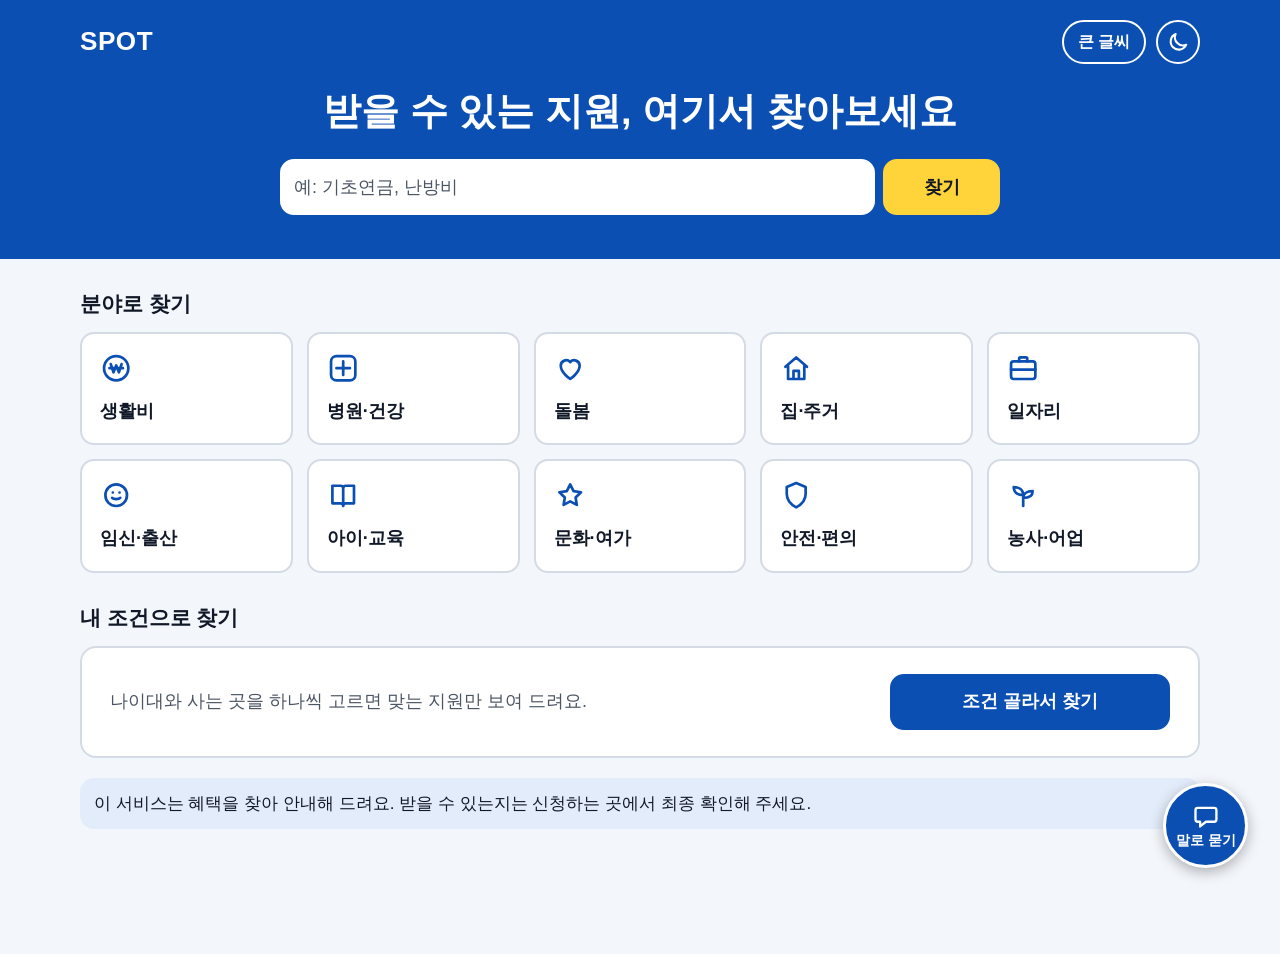
==== web/index.html @ 33689ee0 "화면 설정을 시작 화면 위쪽으로 이동, 또렷한 화면 버튼을 달 모양 그림으로 변경" ====
<!DOCTYPE html>
<html lang="ko">
<head>
  <meta charset="UTF-8">
  <meta name="viewport" content="width=device-width, initial-scale=1">
  <title>SPOT - 나에게 맞는 정부 지원 찾기</title>
  <meta name="description" content="받을 수 있는 정부·지자체 지원을 이름, 분야, 내 조건으로 찾아보세요. 말로 물어볼 수도 있어요.">
  <link rel="manifest" href="manifest.webmanifest">
  <meta name="theme-color" content="#0b4fb3">
  <link rel="icon" type="image/png" sizes="32x32" href="icons/favicon-32.png">
  <link rel="apple-touch-icon" href="icons/apple-touch-icon.png">
  <link rel="stylesheet" href="css/style.css">
  <script src="js/settings.js"></script>
</head>
<body>
  <div class="page has-fab home">
    <header class="hero">
      <div class="hero-top">
        <p class="brand">SPOT</p>
        <!-- 화면 설정: 큰 글씨, 또렷한 화면(어두운 바탕에 밝은 글씨) -->
        <div class="hero-toggles">
          <button type="button" class="hero-pill" data-setting="big">큰 글씨<span class="state sr-only">꺼짐</span></button>
          <button type="button" class="hero-pill icon" data-setting="contrast" aria-label="또렷한 화면" title="또렷한 화면">
            <svg aria-hidden="true" viewBox="0 0 24 24"><path d="M20 14.5A8 8 0 0 1 9.5 4a8 8 0 1 0 10.5 10.5z"/></svg>
            <span class="state sr-only">꺼짐</span>
          </button>
        </div>
      </div>
      <h1>받을 수 있는 지원,<br> 여기서 찾아보세요</h1>
      <form class="search-form" id="search-form">
        <input type="search" id="q" maxlength="50" placeholder="예: 기초연금, 난방비" aria-label="이름이나 낱말로 찾기" autocomplete="off" enterkeyhint="search">
        <button type="submit" class="btn">찾기</button>
      </form>
    </header>

    <main>
      <h2 class="home-title">분야로 찾기</h2>
      <!-- 분야 값과 이름은 data/options.json 의 category 와 같게 둔다 -->
      <div class="row tiles">
        <a class="btn tile" href="search.html?result=1&amp;category=%EC%83%9D%ED%99%9C%EC%95%88%EC%A0%95"><svg aria-hidden="true" viewBox="0 0 24 24"><circle cx="12" cy="12" r="9"/><path d="M8 9l2 6 2-5 2 5 2-6M7 12h10"/></svg>생활비</a>
        <a class="btn tile" href="search.html?result=1&amp;category=%EB%B3%B4%EA%B1%B4%C2%B7%EC%9D%98%EB%A3%8C"><svg aria-hidden="true" viewBox="0 0 24 24"><rect x="3" y="3" width="18" height="18" rx="4"/><path d="M12 7v10M7 12h10"/></svg>병원·건강</a>
        <a class="btn tile" href="search.html?result=1&amp;category=%EB%B3%B4%ED%98%B8%C2%B7%EB%8F%8C%EB%B4%84"><svg aria-hidden="true" viewBox="0 0 24 24"><path d="M12 20s-7-4.6-7-10a4 4 0 0 1 7-2.5A4 4 0 0 1 19 10c0 5.4-7 10-7 10z"/></svg>돌봄</a>
        <a class="btn tile" href="search.html?result=1&amp;category=%EC%A3%BC%EA%B1%B0%C2%B7%EC%9E%90%EB%A6%BD"><svg aria-hidden="true" viewBox="0 0 24 24"><path d="M4 11l8-7 8 7M6 10v10h12V10M10 20v-6h4v6"/></svg>집·주거</a>
        <a class="btn tile" href="search.html?result=1&amp;category=%EA%B3%A0%EC%9A%A9%C2%B7%EC%B0%BD%EC%97%85"><svg aria-hidden="true" viewBox="0 0 24 24"><rect x="3" y="7" width="18" height="13" rx="2"/><path d="M9 7V5a1 1 0 0 1 1-1h4a1 1 0 0 1 1 1v2M3 13h18"/></svg>일자리</a>
        <a class="btn tile" href="search.html?result=1&amp;category=%EC%9E%84%EC%8B%A0%C2%B7%EC%B6%9C%EC%82%B0"><svg aria-hidden="true" viewBox="0 0 24 24"><circle cx="12" cy="12" r="8"/><path d="M9 14c1 1.2 5 1.2 6 0M9.5 10h.01M14.5 10h.01"/></svg>임신·출산</a>
        <a class="btn tile" href="search.html?result=1&amp;category=%EB%B3%B4%EC%9C%A1%C2%B7%EA%B5%90%EC%9C%A1"><svg aria-hidden="true" viewBox="0 0 24 24"><path d="M4 5h6a2 2 0 0 1 2 2v13a2 2 0 0 0-2-2H4zM20 5h-6a2 2 0 0 0-2 2v13a2 2 0 0 1 2-2h6z"/></svg>아이·교육</a>
        <a class="btn tile" href="search.html?result=1&amp;category=%EB%AC%B8%ED%99%94%C2%B7%ED%99%98%EA%B2%BD"><svg aria-hidden="true" viewBox="0 0 24 24"><path d="M12 4l2.5 5 5.5.8-4 3.9.9 5.5-4.9-2.6-4.9 2.6.9-5.5-4-3.9 5.5-.8z"/></svg>문화·여가</a>
        <a class="btn tile" href="search.html?result=1&amp;category=%ED%96%89%EC%A0%95%C2%B7%EC%95%88%EC%A0%84"><svg aria-hidden="true" viewBox="0 0 24 24"><path d="M12 3l7 3v5c0 5-3 8-7 10-4-2-7-5-7-10V6z"/></svg>안전·편의</a>
        <a class="btn tile" href="search.html?result=1&amp;category=%EB%86%8D%EB%A6%BC%EC%B6%95%EC%82%B0%EC%96%B4%EC%97%85"><svg aria-hidden="true" viewBox="0 0 24 24"><path d="M12 20v-8M12 12c0-4-3-6-7-6 0 4 3 6 7 6zM12 14c0-3 2.5-5 7-5 0 3.5-2.5 5-7 5z"/></svg>농사·어업</a>
      </div>

      <h2 class="home-title">내 조건으로 찾기</h2>
      <div class="panel">
        <p>나이대와 사는 곳을 하나씩 고르면 맞는 지원만 보여 드려요.</p>
        <a class="btn btn-primary" href="search.html">조건 골라서 찾기</a>
      </div>
    </main>

    <p class="notice">이 서비스는 혜택을 찾아 안내해 드려요. 받을 수 있는지는 신청하는 곳에서 최종 확인해 주세요.</p>
  </div>

  <a class="chat-fab" href="chat.html" aria-label="말로 물어보기"><svg class="fab-icon" aria-hidden="true" viewBox="0 0 24 24"><path d="M5 5h14a2 2 0 0 1 2 2v8a2 2 0 0 1-2 2h-7l-5 4v-4H5a2 2 0 0 1-2-2V7a2 2 0 0 1 2-2z"/></svg>말로 묻기</a>

  <script src="js/home.js"></script>
  <script src="js/fab.js"></script>
</body>
</html>
---- web/css/style.css ----
/* SPOT 공통 스타일 — 모바일 우선, 큰 글씨, 큰 버튼 */

:root {
  --bg: #f3f6fb;
  --surface: #ffffff;
  --text: #111827;
  --muted: #4b5563;
  --line: #d5dbe5;
  --primary: #0b4fb3;
  --primary-text: #ffffff;
  --soft: #e3ecfa;
  --hero-btn-bg: #ffd43b;     /* 파란 띠 위의 찾기 버튼 */
  --hero-btn-text: #111827;
  --warn-bg: #fff3d6;
  --warn-text: #5c3b00;
  --radius: 14px;
  font-size: 18px;            /* 기본 글자 크기. 다른 크기는 모두 rem 으로 잡는다 */
}

* { box-sizing: border-box; }

html { -webkit-text-size-adjust: 100%; }

body {
  margin: 0;
  background: var(--bg);
  color: var(--text);
  font-family: "Pretendard", "Apple SD Gothic Neo", "Malgun Gothic", "Noto Sans KR", sans-serif;
  line-height: 1.6;
  word-break: keep-all;       /* 낱말 중간에서 줄이 바뀌지 않게 */
  overflow-wrap: anywhere;    /* 긴 주소·영문은 화면 밖으로 나가지 않게 */
}

.page {
  max-width: 640px;
  margin: 0 auto;
  padding: 12px 16px 32px;
}

/* ---------- 위쪽 이동 버튼 (모든 화면 같은 자리) ---------- */

.topbar {
  display: flex;
  gap: 8px;
  margin-bottom: 16px;
}

.topbar .btn { flex: 1; }

/* ---------- 버튼 ---------- */

.btn {
  display: flex;
  align-items: center;
  justify-content: center;
  width: 100%;
  min-height: 56px;
  padding: 10px 16px;
  border: 2px solid var(--line);
  border-radius: var(--radius);
  background: var(--surface);
  color: var(--text);
  font: inherit;
  font-weight: 600;
  text-align: center;
  text-decoration: none;
  cursor: pointer;
}

.btn:active { background: var(--soft); }
.btn:focus-visible, a:focus-visible { outline: 3px solid var(--primary); outline-offset: 2px; }
.btn[disabled] { color: var(--muted); background: #eceff3; cursor: default; }

.btn-primary { background: var(--primary); border-color: var(--primary); color: var(--primary-text); }
.btn-primary:active { background: #083b86; }
.btn-quiet { min-height: 48px; font-weight: 500; }
.btn-big { min-height: 96px; font-size: 1.3rem; }

.stack { display: grid; gap: 10px; }
.row { display: grid; grid-template-columns: 1fr 1fr; gap: 10px; }

/* ---------- 글 ---------- */

h1 { font-size: 1.5rem; line-height: 1.35; margin: 4px 0 8px; }
h2 { font-size: 1.15rem; margin: 0 0 6px; }
p { margin: 0 0 10px; }

.lead { color: var(--muted); margin-bottom: 16px; }
.muted { color: var(--muted); font-size: 0.9rem; }
.step-count { color: var(--primary); font-weight: 700; margin: 0; }
.status { padding: 20px 4px; text-align: center; font-weight: 600; }
.notice {
  margin-top: 20px;
  padding: 12px 14px;
  border-radius: var(--radius);
  background: var(--soft);
  font-size: 0.95rem;
}

/* ---------- 시작 화면, 검색창 ---------- */

/* 선으로 그린 그림 (분야 버튼, 말로 묻기 버튼) */
.tile svg, .fab-icon {
  flex: none;
  width: 1.55rem;
  height: 1.55rem;
  fill: none;
  stroke: currentColor;
  stroke-width: 2;
  stroke-linecap: round;
  stroke-linejoin: round;
}

/* 시작 화면 위쪽의 파란 띠: 이름, 큰 제목, 검색창 */
.page.home { padding-top: 0; }
.hero {
  display: grid;
  gap: 14px;
  margin: 0 -16px;
  padding: 18px 16px 26px;
  border-radius: 0 0 24px 24px;
  background: var(--primary);
  color: var(--primary-text);
}
.hero-top { display: flex; align-items: center; justify-content: space-between; }
.brand { margin: 0; font-size: 1.45rem; font-weight: 800; letter-spacing: 0.02em; }
.hero h1 { margin: 0; font-size: 1.45rem; font-weight: 800; }
/* 파란 띠 위의 알약 모양 버튼 */
.hero-pill {
  display: flex;
  align-items: center;
  gap: 6px;
  min-height: 44px;
  padding: 0 14px;
  border: 2px solid var(--primary-text);
  border-radius: 999px;
  background: transparent;
  color: var(--primary-text);
  font: inherit;
  font-size: 0.9rem;
  font-weight: 700;
  text-decoration: none;
  cursor: pointer;
}
.hero-pill[aria-pressed="true"] { background: var(--primary-text); color: var(--primary); }
/* 아래쪽의 "또렷한 화면 링크 색" 규칙보다 우선하게 :not(.btn) 을 붙인다 */
html[data-contrast="1"] a.hero-pill:not(.btn) { color: var(--primary-text); }
.hero-toggles { display: flex; gap: 8px; }
/* 그림만 있는 둥근 버튼 (또렷한 화면). 이름은 aria-label 로 읽어 준다 */
.hero-pill.icon { justify-content: center; width: 44px; padding: 0; }
.hero-pill.icon svg { width: 1.35rem; height: 1.35rem; fill: none; stroke: currentColor; stroke-width: 2; stroke-linecap: round; stroke-linejoin: round; }
.hero-pill.icon[aria-pressed="true"] svg { fill: currentColor; }
.hero .search-form input { border-color: var(--surface); }
.hero .search-form .btn { border-color: var(--hero-btn-bg); background: var(--hero-btn-bg); color: var(--hero-btn-text); font-weight: 800; }

.home-title { margin-top: 28px; margin-bottom: 12px; font-size: 1.15rem; font-weight: 800; }

/* 분야 버튼: 그림 + 이름 */
.tile { justify-content: flex-start; gap: 10px; min-height: 68px; padding: 10px 14px; text-align: left; }
.tile svg { color: var(--primary); }

/* 흰 상자 (내 조건으로 찾기) */
.panel {
  display: grid;
  gap: 14px;
  padding: 18px;
  border: 2px solid var(--line);
  border-radius: 16px;
  background: var(--surface);
}
.panel p { margin: 0; color: var(--muted); }

.search-form {
  display: grid;
  grid-template-columns: 1fr auto;   /* 검색창 옆에 찾기 버튼 */
  gap: 8px;
}
.search-form .btn { width: auto; min-width: 4.6rem; }

.search-form input, .field select {
  width: 100%;
  min-width: 0;
  min-height: 56px;
  padding: 10px 12px;
  border: 2px solid var(--line);
  border-radius: var(--radius);
  background: var(--surface);
  color: var(--text);
  font: inherit;
}
.search-form input:focus, .field select:focus { outline: 3px solid var(--primary); outline-offset: 1px; }
.search-form input::placeholder { color: var(--muted); }

/* 결과 위의 검색창 + 분야 고르기 */
.filter-box { display: grid; gap: 10px; margin: 8px 0 12px; }
.field { display: grid; grid-template-columns: auto 1fr; align-items: center; gap: 10px; }
.field-name { font-weight: 700; }
.filter-box ~ .chosen { margin-bottom: 8px; }
.filter-box ~ .btn { margin-bottom: 14px; }
.results > .btn-primary { margin-top: 12px; }

/* 표시(체크) 상자 + 글: 누르기 쉽게 줄 전체를 크게 잡는다 */
.check { display: flex; align-items: center; gap: 10px; min-height: 48px; cursor: pointer; }
.check input { flex: none; width: 1.5rem; height: 1.5rem; accent-color: var(--primary); }

/* 분야를 모두 늘어놓은 목록 (컴퓨터 화면에서만 보인다. 휴대폰은 위의 펼침 목록) */
.cat-list { display: none; gap: 2px; }
.cat-list .field-name { margin: 0 0 6px; }
.cat { min-height: 46px; justify-content: flex-start; border-color: transparent; background: transparent; font-weight: 500; text-align: left; }
.cat.on { border-color: var(--primary); background: var(--primary); color: var(--primary-text); font-weight: 700; }

/* 채팅 창 안에 들어간 채팅 화면 (컴퓨터) */
.embed .topbar { display: none; }

/* ---------- 컴퓨터 화면에서 뜨는 채팅 창 ---------- */

.chat-panel {
  position: fixed;
  right: 24px;
  bottom: 24px;
  z-index: 6;
  display: flex;
  flex-direction: column;
  width: 400px;
  height: min(640px, calc(100vh - 48px));
  overflow: hidden;
  border: 2px solid var(--line);
  border-radius: 18px;
  background: var(--bg);
  box-shadow: 0 12px 36px rgba(17, 24, 39, 0.32);
}
.chat-panel-head {
  display: flex;
  align-items: center;
  justify-content: space-between;
  padding: 10px 14px;
  background: var(--primary);
  color: var(--primary-text);
  font-weight: 800;
}
.chat-panel iframe { flex: 1; width: 100%; border: 0; }

/* ---------- 말로 물어보기 버튼 (모든 화면 오른쪽 아래에 떠 있다) ---------- */

.chat-fab {
  position: fixed;
  right: 16px;
  bottom: 16px;
  bottom: calc(16px + env(safe-area-inset-bottom));
  z-index: 5;
  display: flex;
  flex-direction: column;            /* 그림 아래에 글자 (그림만 있는 버튼은 쓰지 않는다) */
  align-items: center;
  justify-content: center;
  gap: 2px;
  width: 4.7rem;
  height: 4.7rem;
  border: 3px solid var(--primary-text);
  border-radius: 50%;
  background: var(--primary);
  color: var(--primary-text);
  font-size: 0.8rem;
  font-weight: 700;
  line-height: 1.2;
  text-decoration: none;
  box-shadow: 0 4px 14px rgba(0, 0, 0, 0.3);
}
.chat-fab:active { background: #083b86; }
/* 아래쪽의 "또렷한 화면 링크 색" 규칙보다 우선하게 :not(.btn) 을 붙인다 */
html[data-contrast="1"] a.chat-fab:not(.btn) { color: #000000; border-color: #000000; box-shadow: 0 0 0 3px #ffffff; }
html[data-contrast="1"] .chat-fab:active { background: #ccb800; }

/* 떠 있는 버튼이 맨 아래 글을 가리지 않게 자리를 비워 둔다 */
.page.has-fab { padding-bottom: 6.4rem; }

/* ---------- 선택지 ---------- */

/* 시·군·구처럼 많은 선택지는 스크롤 목록으로 */
.options-scroll {
  max-height: 58vh;
  overflow-y: auto;
  padding: 2px;
  border: 2px solid var(--line);
  border-radius: var(--radius);
  background: var(--surface);
}

.options-scroll .btn { border-width: 0 0 1px; border-radius: 0; justify-content: flex-start; text-align: left; }
.options-scroll .btn:last-child { border-bottom: 0; }

.chosen { display: flex; flex-wrap: wrap; gap: 6px; margin: 0 0 12px; padding: 0; list-style: none; }
.chosen li { padding: 4px 10px; border-radius: 999px; background: var(--soft); font-size: 0.9rem; font-weight: 600; }

/* ---------- 정책 카드 ---------- */

.card {
  padding: 16px;
  border: 1px solid var(--line);
  border-radius: var(--radius);
  background: var(--surface);
}

.card h2 { font-size: 1.2rem; line-height: 1.4; }
.card .agency { color: var(--muted); margin-bottom: 8px; }
.card .actions { margin-top: 12px; }
.card .foot { margin: 10px 0 0; }

.badge {
  display: inline-block;
  margin-bottom: 8px;
  padding: 3px 10px;
  border-radius: 999px;
  background: var(--warn-bg);
  color: var(--warn-text);
  font-size: 0.9rem;
  font-weight: 700;
}

/* ---------- 정책 상세 ---------- */

.section { margin-top: 12px; }
.section .body { white-space: pre-line; margin: 0; }
.section .body.clamped {
  display: -webkit-box;
  -webkit-box-orient: vertical;
  -webkit-line-clamp: 8;
  overflow: hidden;
}
.section .btn { margin-top: 10px; }

.contact-list { display: grid; gap: 8px; margin: 0; padding: 0; list-style: none; }
.contact-list .who { display: block; margin-bottom: 4px; }

[hidden] { display: none !important; }

/* ---------- 화면 설정: 큰 글씨, 또렷한 화면(고대비) ---------- */

html[data-big="1"] { font-size: 24px; }

html[data-contrast="1"] {
  --bg: #000000;
  --surface: #000000;
  --text: #ffffff;
  --muted: #f0f0f0;
  --line: #ffffff;
  --primary: #ffe600;
  --primary-text: #000000;
  --soft: #1f1f1f;
  --hero-btn-bg: #000000;
  --hero-btn-text: #ffffff;
  --warn-bg: #ffe600;
  --warn-text: #000000;
}
html[data-contrast="1"] .btn:active { background: #333333; }
html[data-contrast="1"] .btn-primary:active { background: #ccb800; }
html[data-contrast="1"] .btn[disabled] { background: #000000; color: #bdbdbd; }
html[data-contrast="1"] a:not(.btn) { color: #ffe600; }

.toggle { flex-direction: column; gap: 2px; }
.toggle .state { font-size: 0.85rem; font-weight: 500; color: var(--muted); }
.toggle[aria-pressed="true"] { border-color: var(--primary); border-width: 3px; }
.toggle[aria-pressed="true"] .state { color: var(--primary); font-weight: 700; }

/* ---------- 채팅 ---------- */

.chat-log { display: flex; flex-direction: column; gap: 10px; padding-bottom: 12px; }

.bubble {
  max-width: 88%;
  padding: 12px 14px;
  border-radius: var(--radius);
  border: 1px solid var(--line);
  background: var(--surface);
  white-space: pre-line;
}
.bubble.bot { align-self: flex-start; border-bottom-left-radius: 4px; }
.bubble.user { align-self: flex-end; border-color: var(--primary); background: var(--primary); color: var(--primary-text); border-bottom-right-radius: 4px; }
.bubble.waiting { color: var(--muted); font-weight: 600; }

.picker { padding: 12px; border: 2px solid var(--primary); border-radius: var(--radius); background: var(--surface); }
.picker-title { font-weight: 700; margin-bottom: 8px; }
.picker .btn-quiet { margin-top: 10px; }
.picker .options-scroll { max-height: 46vh; }

.example { justify-content: flex-start; text-align: left; }
.results, .result-actions { width: 100%; }
.result-actions { margin-top: 4px; }

/* 입력창은 화면 아래에 붙어 있다 */
.chat-form {
  position: sticky;
  bottom: 0;
  display: grid;
  grid-template-columns: 1fr auto;   /* 입력창 옆에 보내기 버튼 (화면을 덜 가리게) */
  align-items: stretch;
  gap: 8px;
  margin: 0 -16px;
  padding: 10px 16px 14px;
  border-top: 2px solid var(--line);
  background: var(--bg);
}
.chat-form textarea {
  width: 100%;
  min-height: 64px;
  padding: 10px 12px;
  border: 2px solid var(--line);
  border-radius: var(--radius);
  background: var(--surface);
  color: var(--text);
  font: inherit;
  resize: none;
}
.chat-form textarea:focus { outline: 3px solid var(--primary); outline-offset: 1px; }
.chat-form textarea::placeholder { color: var(--muted); }
.chat-form .btn { width: auto; min-width: 5.2rem; }

/* 화면에는 안 보이지만 화면 읽어 주는 프로그램은 읽는 글 */
.sr-only { position: absolute; width: 1px; height: 1px; overflow: hidden; clip-path: inset(50%); white-space: nowrap; }

/* ---------- 주민센터에서 보여주기 ---------- */

.no-scroll { overflow: hidden; }

.office {
  position: fixed;
  inset: 0;
  z-index: 10;
  display: flex;
  flex-direction: column;
  gap: 12px;
  padding: 16px;
  background: var(--surface);
  color: var(--text);
}
.office-title { margin: 0; font-size: 1.2rem; font-weight: 700; color: var(--primary); }
.office-body { flex: 1; overflow-y: auto; }
.office-item { padding: 14px 0; border-bottom: 2px solid var(--line); }
.office-item h2 { font-size: 1.7rem; line-height: 1.35; margin-bottom: 8px; }
.office-item p { font-size: 1.35rem; line-height: 1.45; margin-bottom: 6px; }

/* ---------- 컴퓨터 화면 (폭 900px 이상): 같은 내용을 넓게 배치한다 ---------- */

@media (min-width: 900px) {
  .page.home, .page.wide { max-width: 1184px; padding-left: 32px; padding-right: 32px; }

  /* 시작 화면: 파란 띠를 화면 끝까지 넓히고, 제목과 검색창을 가운데에 둔다 */
  .hero {
    gap: 22px;
    margin: 0;
    padding: 20px 0 44px;
    border-radius: 0;
    box-shadow: 0 0 0 100vmax var(--primary);   /* 띠 색을 화면 양 끝까지 칠한다 */
    clip-path: inset(0 -100vmax);
  }
  .hero h1 { font-size: 2.1rem; text-align: center; }
  .hero h1 br { display: none; }
  .hero .search-form { width: 100%; max-width: 720px; margin: 0 auto; }
  .hero .search-form .btn { min-width: 6.5rem; }
  .hero-toggles { gap: 10px; }

  .tiles { grid-template-columns: repeat(5, minmax(0, 1fr)); gap: 14px; }
  .tile { flex-direction: column; align-items: flex-start; justify-content: center; gap: 12px; padding: 18px; }
  .tile svg { width: 1.8rem; height: 1.8rem; }

  .panel { grid-template-columns: 1fr auto; align-items: center; padding: 26px 28px; }
  .panel .btn { width: 280px; }

  /* 결과 화면: 왼쪽에 좁히는 도구, 오른쪽에 카드 여러 줄 */
  main.results {
    display: grid;
    grid-template-columns: 300px minmax(0, 1fr);
    grid-template-rows: auto auto auto 1fr;
    column-gap: 28px;
    align-items: start;
  }
  main.results > * { grid-column: 2; }
  main.results > .filters {
    grid-column: 1;
    grid-row: 1 / span 4;
    position: sticky;
    top: 16px;
    padding: 20px;
    border: 2px solid var(--line);
    border-radius: 16px;
    background: var(--surface);
  }
  .filters .filter-box { margin-top: 0; }
  .filters .field { display: none; }
  .filters .cat-list { display: grid; }
  .filters > .btn { margin-bottom: 0; }
  .results > .btn-primary { width: 240px; justify-self: center; }
  .cards { grid-template-columns: repeat(auto-fill, minmax(300px, 1fr)); gap: 16px; }
  .cards .card { display: flex; flex-direction: column; }
  .cards .card .badge { align-self: flex-start; }
  .cards .card .actions { margin-top: auto; padding-top: 12px; }
  .page.wide .topbar { max-width: 360px; }
  .page.wide .notice { margin-top: 28px; }

  .chat-fab { right: 32px; bottom: 32px; }
}
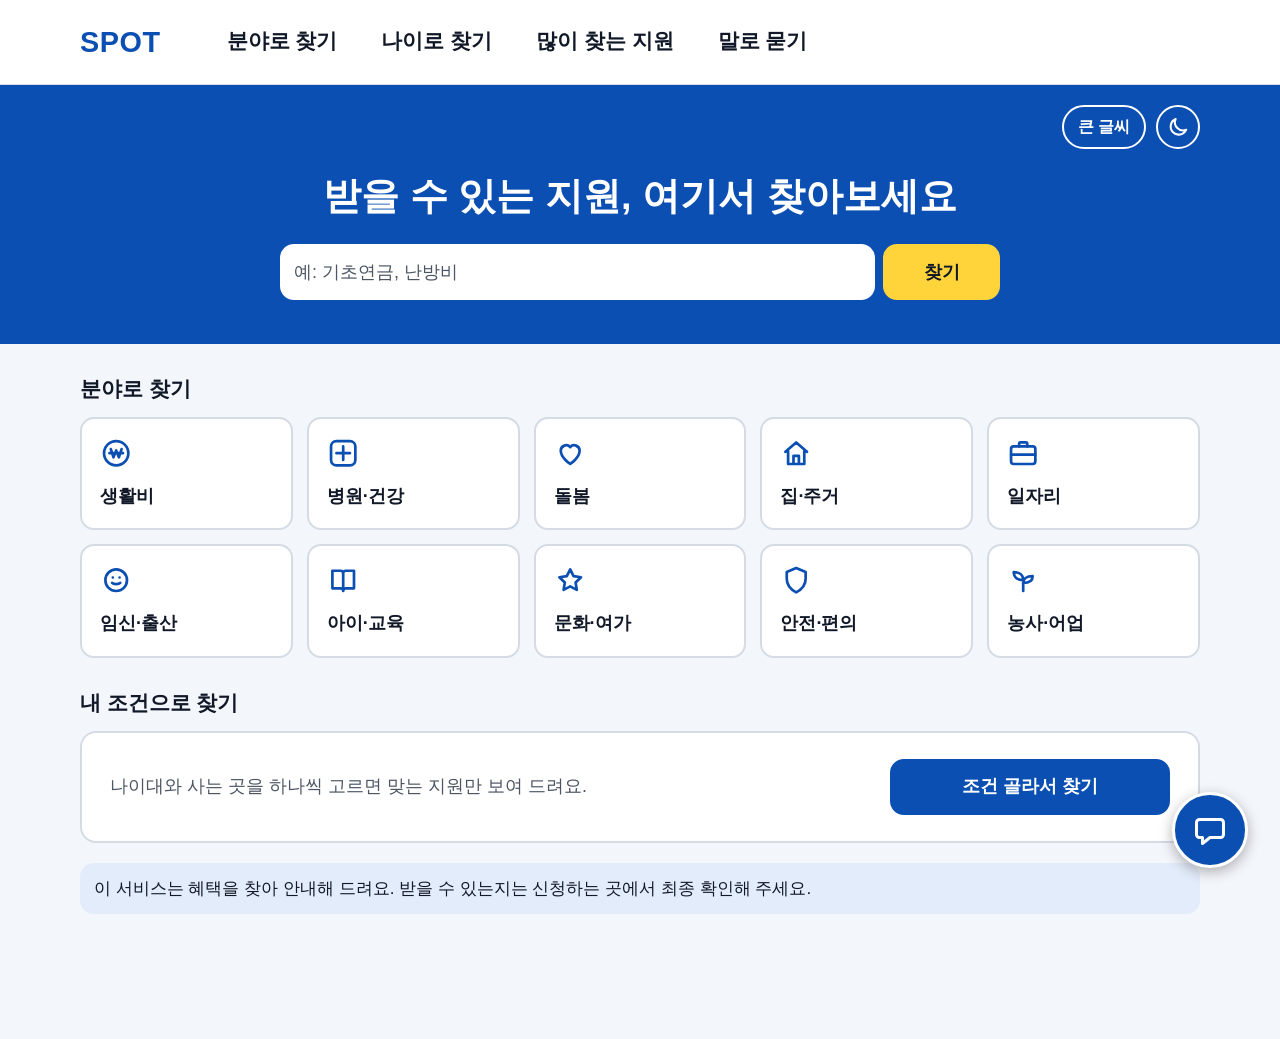
==== commit c05d0aa7: "컴퓨터 화면에 마우스를 올리면 펼쳐지는 위쪽 메뉴 추가, 말로 묻기 버튼은 그림만 표시" ====
--- a/web/index.html
+++ b/web/index.html
@@ -59,8 +59,9 @@
     <p class="notice">이 서비스는 혜택을 찾아 안내해 드려요. 받을 수 있는지는 신청하는 곳에서 최종 확인해 주세요.</p>
   </div>
 
-  <a class="chat-fab" href="chat.html" aria-label="말로 물어보기"><svg class="fab-icon" aria-hidden="true" viewBox="0 0 24 24"><path d="M5 5h14a2 2 0 0 1 2 2v8a2 2 0 0 1-2 2h-7l-5 4v-4H5a2 2 0 0 1-2-2V7a2 2 0 0 1 2-2z"/></svg>말로 묻기</a>
+  <a class="chat-fab" href="chat.html" aria-label="말로 물어보기"><svg class="fab-icon" aria-hidden="true" viewBox="0 0 24 24"><path d="M5 5h14a2 2 0 0 1 2 2v8a2 2 0 0 1-2 2h-7l-5 4v-4H5a2 2 0 0 1-2-2V7a2 2 0 0 1 2-2z"/></svg><span class="fab-label">말로 묻기</span></a>
 
+  <script src="js/nav.js"></script>
   <script src="js/home.js"></script>
   <script src="js/fab.js"></script>
 </body>
--- a/web/css/style.css
+++ b/web/css/style.css
@@ -209,6 +209,9 @@
 .cat { min-height: 46px; justify-content: flex-start; border-color: transparent; background: transparent; font-weight: 500; text-align: left; }
 .cat.on { border-color: var(--primary); background: var(--primary); color: var(--primary-text); font-weight: 700; }
 
+/* 컴퓨터 화면의 위쪽 메뉴 (js/nav.js). 휴대폰에서는 숨긴다 */
+.site-nav { display: none; }
+
 /* 채팅 창 안에 들어간 채팅 화면 (컴퓨터) */
 .embed .topbar { display: none; }
 
@@ -304,6 +307,7 @@
 .card .agency { color: var(--muted); margin-bottom: 8px; }
 .card .actions { margin-top: 12px; }
 .card .foot { margin: 10px 0 0; }
+.card .period { margin: 6px 0 0; font-weight: 700; }
 
 .badge {
   display: inline-block;
@@ -315,6 +319,23 @@
   font-size: 0.9rem;
   font-weight: 700;
 }
+
+/* ---------- 인터넷이 끊겼을 때 ---------- */
+
+.offline-banner {
+  position: sticky;
+  top: 0;
+  z-index: 20;
+  margin: 0;
+  padding: 12px 16px;
+  background: var(--warn-bg);
+  color: var(--warn-text);
+  font-weight: 700;
+  text-align: center;
+}
+.offline-page { margin-top: 24px; }
+.offline-page h1 { font-size: 1.4rem; line-height: 1.4; }
+.offline-page .btn { margin: 16px 0; }
 
 /* ---------- 정책 상세 ---------- */
 
@@ -413,6 +434,14 @@
 .chat-form textarea:focus { outline: 3px solid var(--primary); outline-offset: 1px; }
 .chat-form textarea::placeholder { color: var(--muted); }
 .chat-form .btn { width: auto; min-width: 5.2rem; }
+/* [말로 입력하기]는 입력창 아래 한 줄을 다 쓴다. 듣는 중에는 색을 반대로 */
+.chat-form .mic { grid-column: 1 / -1; width: 100%; min-height: 48px; }
+.chat-form .mic.on { background: var(--primary); border-color: var(--primary); color: var(--primary-text); }
+
+/* [읽어 주기] */
+.btn.speak { display: inline-flex; width: auto; min-height: 48px; padding: 6px 16px; }
+.chat-log > .btn.speak { align-self: flex-start; }
+.card .btn.speak, .card .btn[href*="bokjiro"] { margin-top: 10px; }
 
 /* 화면에는 안 보이지만 화면 읽어 주는 프로그램은 읽는 글 */
 .sr-only { position: absolute; width: 1px; height: 1px; overflow: hidden; clip-path: inset(50%); white-space: nowrap; }
@@ -496,5 +525,72 @@
   .page.wide .topbar { max-width: 360px; }
   .page.wide .notice { margin-top: 28px; }
 
-  .chat-fab { right: 32px; bottom: 32px; }
-}
+  /* 말로 묻기 버튼: 컴퓨터에서는 그림만 둔다 (이름은 aria-label 로 읽어 준다. 사용자 요청) */
+  .chat-fab { right: 32px; bottom: 32px; width: 4.2rem; height: 4.2rem; }
+  .chat-fab .fab-label { display: none; }
+  .chat-fab .fab-icon { width: 2rem; height: 2rem; }
+
+  /* 위쪽 메뉴: 흰 띠에 이름과 메뉴. 메뉴에 마우스를 올리면 아래로 전체 메뉴가 펼쳐진다 */
+  .site-nav {
+    display: block;
+    position: relative;
+    z-index: 7;
+    background: var(--surface);
+    border-bottom: 1px solid var(--line);
+  }
+  .site-nav-inner {
+    display: flex;
+    align-items: center;
+    gap: 48px;
+    max-width: 1184px;
+    min-height: 84px;
+    margin: 0 auto;
+    padding: 0 32px;
+  }
+  .site-logo { font-size: 1.6rem; font-weight: 800; letter-spacing: 0.02em; color: var(--primary); text-decoration: none; }
+  html[data-contrast="1"] a.site-logo { color: var(--primary); }
+  .site-menu { display: flex; gap: 8px; margin: 0; padding: 0; list-style: none; }
+  .site-menu-btn {
+    min-height: 60px;
+    padding: 0 18px;
+    border: 0;
+    border-bottom: 3px solid transparent;
+    background: none;
+    color: var(--text);
+    font: inherit;
+    font-size: 1.15rem;
+    font-weight: 800;
+    cursor: pointer;
+  }
+  .site-menu-btn.on { color: var(--primary); border-bottom-color: var(--primary); }
+  .mega {
+    display: none;
+    position: absolute;
+    top: 100%;
+    left: 0;
+    right: 0;
+    border-bottom: 1px solid var(--line);
+    background: var(--surface);
+    box-shadow: 0 14px 28px rgba(17, 24, 39, 0.14);
+  }
+  .site-nav.open .mega { display: block; }
+  .mega-inner {
+    display: grid;
+    grid-template-columns: 2fr 1fr 1fr 1fr;
+    gap: 32px;
+    max-width: 1184px;
+    margin: 0 auto;
+    padding: 28px 32px 32px;
+  }
+  .mega-col h2 { margin: 0 0 10px; padding-bottom: 10px; border-bottom: 2px solid var(--line); font-size: 1.1rem; font-weight: 800; }
+  .mega-col.on h2 { color: var(--primary); border-bottom-color: var(--primary); }
+  .mega-col ul { display: grid; gap: 2px; margin: 0; padding: 0; list-style: none; }
+  .mega-col.wide ul { grid-template-columns: 1fr 1fr; column-gap: 16px; }
+  .mega-col a { display: block; padding: 8px 10px; border-radius: 8px; color: var(--text); text-decoration: none; }
+  .mega-col a:hover { background: var(--soft); color: var(--primary); text-decoration: underline; }
+  .mega-col .muted { margin: 10px 10px 0; }
+
+  /* 시작 화면: 이름은 위쪽 메뉴에 있으므로 파란 띠에서는 빼고, 화면 설정 버튼만 오른쪽에 둔다 */
+  .hero .brand { display: none; }
+  .hero-top { justify-content: flex-end; }
+}
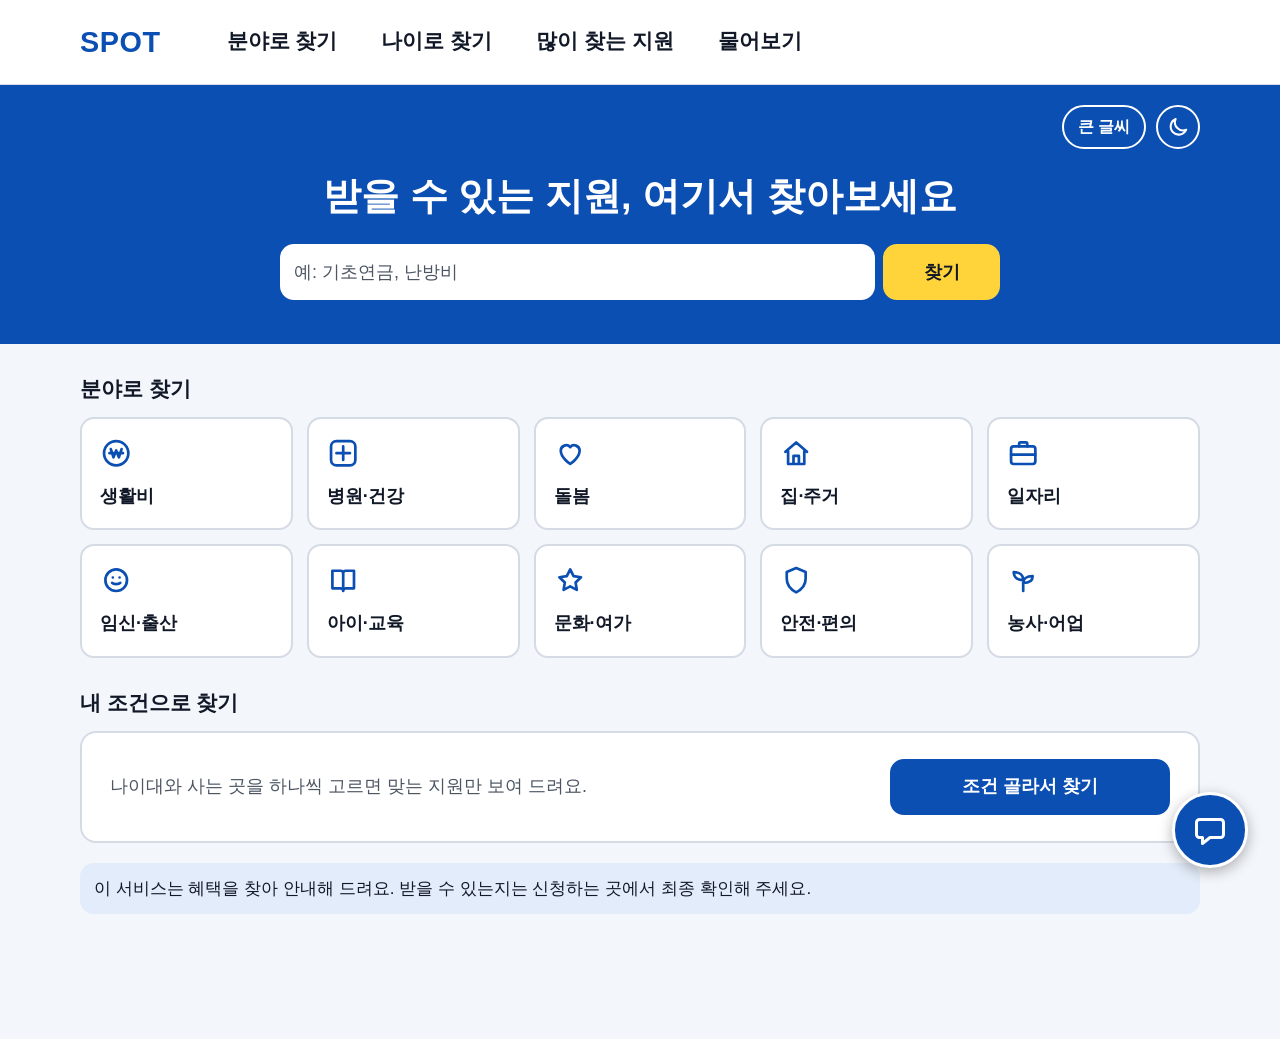
==== commit 8ecce8cf: "음성 인식이 들은 말을 입력창에 넣지 못하던 문제 수정, 옛 화면 파일이 남지 않게 수정, 버튼 이름을 부드럽게 변경(물어보기, 말로 하기, 소리로 듣기)" ====
--- a/web/index.html
+++ b/web/index.html
@@ -59,7 +59,7 @@
     <p class="notice">이 서비스는 혜택을 찾아 안내해 드려요. 받을 수 있는지는 신청하는 곳에서 최종 확인해 주세요.</p>
   </div>
 
-  <a class="chat-fab" href="chat.html" aria-label="말로 물어보기"><svg class="fab-icon" aria-hidden="true" viewBox="0 0 24 24"><path d="M5 5h14a2 2 0 0 1 2 2v8a2 2 0 0 1-2 2h-7l-5 4v-4H5a2 2 0 0 1-2-2V7a2 2 0 0 1 2-2z"/></svg><span class="fab-label">말로 묻기</span></a>
+  <a class="chat-fab" href="chat.html" aria-label="궁금한 것 물어보기"><svg class="fab-icon" aria-hidden="true" viewBox="0 0 24 24"><path d="M5 5h14a2 2 0 0 1 2 2v8a2 2 0 0 1-2 2h-7l-5 4v-4H5a2 2 0 0 1-2-2V7a2 2 0 0 1 2-2z"/></svg><span class="fab-label">물어보기</span></a>
 
   <script src="js/nav.js"></script>
   <script src="js/home.js"></script>
--- a/web/css/style.css
+++ b/web/css/style.css
@@ -99,7 +99,7 @@
 
 /* ---------- 시작 화면, 검색창 ---------- */
 
-/* 선으로 그린 그림 (분야 버튼, 말로 묻기 버튼) */
+/* 선으로 그린 그림 (분야 버튼, 물어보기 버튼) */
 .tile svg, .fab-icon {
   flex: none;
   width: 1.55rem;
@@ -434,11 +434,11 @@
 .chat-form textarea:focus { outline: 3px solid var(--primary); outline-offset: 1px; }
 .chat-form textarea::placeholder { color: var(--muted); }
 .chat-form .btn { width: auto; min-width: 5.2rem; }
-/* [말로 입력하기]는 입력창 아래 한 줄을 다 쓴다. 듣는 중에는 색을 반대로 */
+/* [말로 하기]는 입력창 아래 한 줄을 다 쓴다. 듣는 중에는 색을 반대로 */
 .chat-form .mic { grid-column: 1 / -1; width: 100%; min-height: 48px; }
 .chat-form .mic.on { background: var(--primary); border-color: var(--primary); color: var(--primary-text); }
 
-/* [읽어 주기] */
+/* [소리로 듣기] */
 .btn.speak { display: inline-flex; width: auto; min-height: 48px; padding: 6px 16px; }
 .chat-log > .btn.speak { align-self: flex-start; }
 .card .btn.speak, .card .btn[href*="bokjiro"] { margin-top: 10px; }
@@ -525,7 +525,7 @@
   .page.wide .topbar { max-width: 360px; }
   .page.wide .notice { margin-top: 28px; }
 
-  /* 말로 묻기 버튼: 컴퓨터에서는 그림만 둔다 (이름은 aria-label 로 읽어 준다. 사용자 요청) */
+  /* 물어보기 버튼: 컴퓨터에서는 그림만 둔다 (이름은 aria-label 로 읽어 준다. 사용자 요청) */
   .chat-fab { right: 32px; bottom: 32px; width: 4.2rem; height: 4.2rem; }
   .chat-fab .fab-label { display: none; }
   .chat-fab .fab-icon { width: 2rem; height: 2rem; }
@@ -562,33 +562,29 @@
     font-weight: 800;
     cursor: pointer;
   }
-  .site-menu-btn.on { color: var(--primary); border-bottom-color: var(--primary); }
-  .mega {
+  .site-menu-item { position: relative; }
+  .site-menu-item.open .site-menu-btn { color: var(--primary); border-bottom-color: var(--primary); }
+  /* 펼침 상자: 마우스를 올린 메뉴 하나만, 그 이름 바로 아래에 뜬다 */
+  .drop {
     display: none;
     position: absolute;
     top: 100%;
     left: 0;
-    right: 0;
-    border-bottom: 1px solid var(--line);
+    min-width: 260px;
+    padding: 10px;
+    border: 2px solid var(--line);
+    border-top: 3px solid var(--primary);
+    border-radius: 0 0 14px 14px;
     background: var(--surface);
-    box-shadow: 0 14px 28px rgba(17, 24, 39, 0.14);
-  }
-  .site-nav.open .mega { display: block; }
-  .mega-inner {
-    display: grid;
-    grid-template-columns: 2fr 1fr 1fr 1fr;
-    gap: 32px;
-    max-width: 1184px;
-    margin: 0 auto;
-    padding: 28px 32px 32px;
-  }
-  .mega-col h2 { margin: 0 0 10px; padding-bottom: 10px; border-bottom: 2px solid var(--line); font-size: 1.1rem; font-weight: 800; }
-  .mega-col.on h2 { color: var(--primary); border-bottom-color: var(--primary); }
-  .mega-col ul { display: grid; gap: 2px; margin: 0; padding: 0; list-style: none; }
-  .mega-col.wide ul { grid-template-columns: 1fr 1fr; column-gap: 16px; }
-  .mega-col a { display: block; padding: 8px 10px; border-radius: 8px; color: var(--text); text-decoration: none; }
-  .mega-col a:hover { background: var(--soft); color: var(--primary); text-decoration: underline; }
-  .mega-col .muted { margin: 10px 10px 0; }
+    box-shadow: 0 14px 28px rgba(17, 24, 39, 0.16);
+  }
+  .site-menu-item.open .drop { display: block; }
+  .drop.wide { min-width: 360px; }
+  .drop ul { display: grid; gap: 2px; margin: 0; padding: 0; list-style: none; }
+  .drop.wide ul { grid-template-columns: 1fr 1fr; column-gap: 8px; }
+  .drop a { display: block; padding: 10px 12px; border-radius: 8px; color: var(--text); text-decoration: none; white-space: nowrap; }
+  .drop a:hover { background: var(--soft); color: var(--primary); text-decoration: underline; }
+  .drop .muted { margin: 8px 12px 4px; white-space: normal; }
 
   /* 시작 화면: 이름은 위쪽 메뉴에 있으므로 파란 띠에서는 빼고, 화면 설정 버튼만 오른쪽에 둔다 */
   .hero .brand { display: none; }
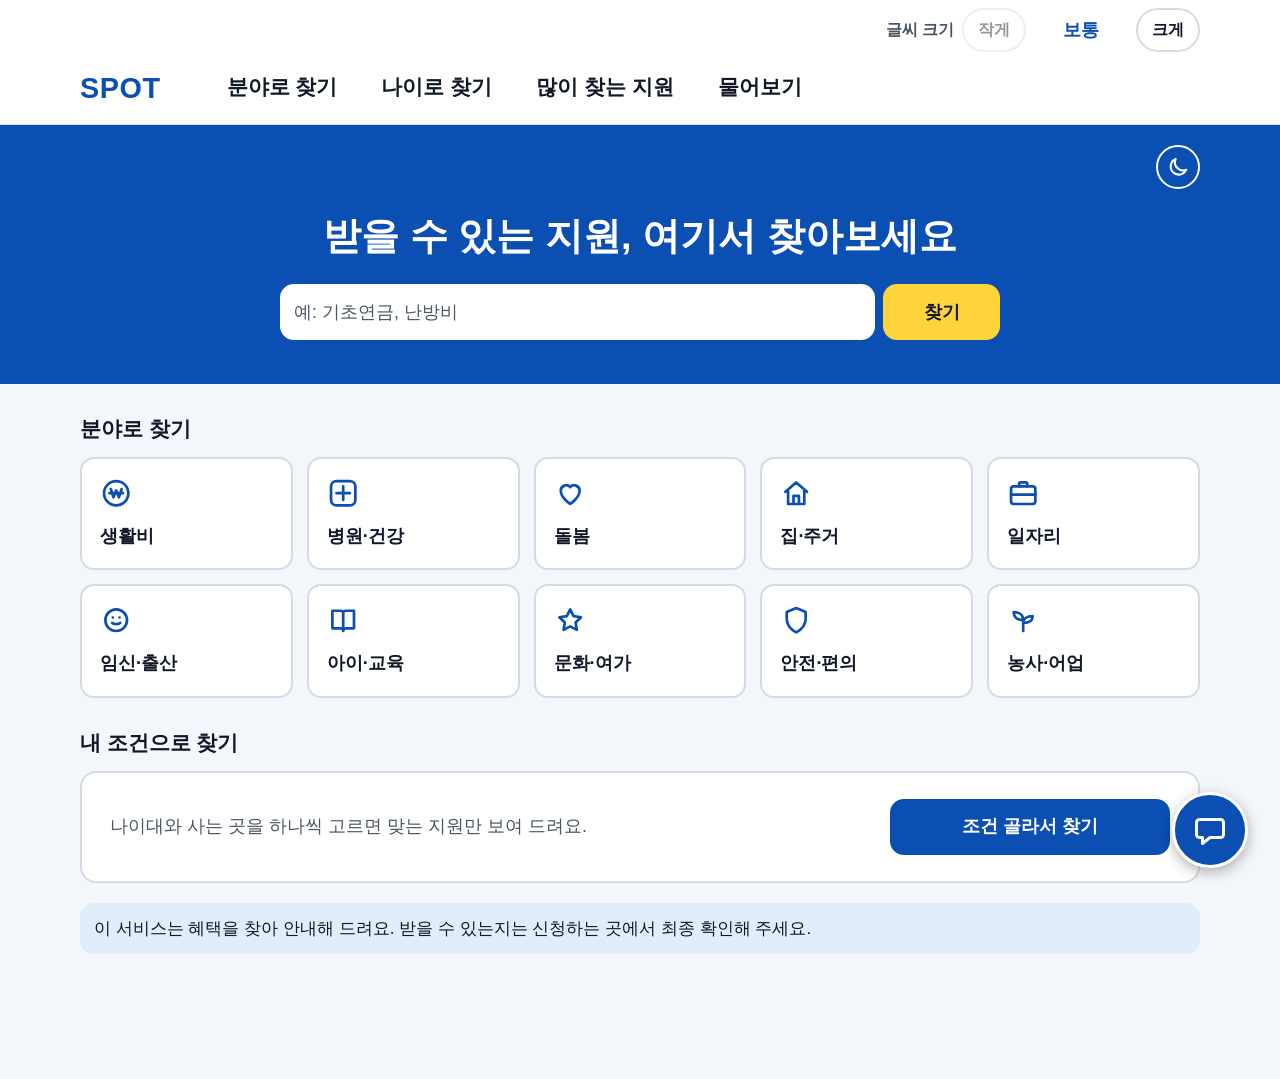
==== commit 1c9dc8bd: "글씨 크기를 4단계로 조절하는 작게·크게 버튼 추가 (컴퓨터는 위쪽 메뉴 위 줄에 표시)" ====
--- a/web/index.html
+++ b/web/index.html
@@ -17,9 +17,14 @@
     <header class="hero">
       <div class="hero-top">
         <p class="brand">SPOT</p>
-        <!-- 화면 설정: 큰 글씨, 또렷한 화면(어두운 바탕에 밝은 글씨) -->
+        <!-- 화면 설정: 글씨 크기(4단계), 또렷한 화면(어두운 바탕에 밝은 글씨) -->
         <div class="hero-toggles">
-          <button type="button" class="hero-pill" data-setting="big">큰 글씨<span class="state sr-only">꺼짐</span></button>
+          <div class="font-size" role="group" aria-label="글씨 크기">
+            <span class="font-name">글씨</span>
+            <button type="button" class="hero-pill" data-font="down">작게</button>
+            <span class="font-level sr-only" aria-live="polite">보통</span>
+            <button type="button" class="hero-pill" data-font="up">크게</button>
+          </div>
           <button type="button" class="hero-pill icon" data-setting="contrast" aria-label="또렷한 화면" title="또렷한 화면">
             <svg aria-hidden="true" viewBox="0 0 24 24"><path d="M20 14.5A8 8 0 0 1 9.5 4a8 8 0 1 0 10.5 10.5z"/></svg>
             <span class="state sr-only">꺼짐</span>
--- a/web/css/style.css
+++ b/web/css/style.css
@@ -145,7 +145,8 @@
 .hero-pill[aria-pressed="true"] { background: var(--primary-text); color: var(--primary); }
 /* 아래쪽의 "또렷한 화면 링크 색" 규칙보다 우선하게 :not(.btn) 을 붙인다 */
 html[data-contrast="1"] a.hero-pill:not(.btn) { color: var(--primary-text); }
-.hero-toggles { display: flex; gap: 8px; }
+.hero-toggles { display: flex; flex-wrap: wrap; justify-content: flex-end; gap: 8px; }
+.hero-top { flex-wrap: wrap; gap: 8px; }   /* 글씨를 키워 자리가 모자라면 설정 버튼이 아랫줄로 내려간다 */
 /* 그림만 있는 둥근 버튼 (또렷한 화면). 이름은 aria-label 로 읽어 준다 */
 .hero-pill.icon { justify-content: center; width: 44px; padding: 0; }
 .hero-pill.icon svg { width: 1.35rem; height: 1.35rem; fill: none; stroke: currentColor; stroke-width: 2; stroke-linecap: round; stroke-linejoin: round; }
@@ -356,7 +357,15 @@
 
 /* ---------- 화면 설정: 큰 글씨, 또렷한 화면(고대비) ---------- */
 
-html[data-big="1"] { font-size: 24px; }
+/* 글씨 크기 4단계 (js/settings.js): 보통 18px, 조금 크게 20px, 크게 22px, 가장 크게 24px */
+html[data-size="1"] { font-size: 20px; }
+html[data-size="2"] { font-size: 22px; }
+html[data-size="3"] { font-size: 24px; }
+
+/* 글씨 크기 버튼 묶음: "글씨 [작게] [크게]" */
+.font-size { display: flex; align-items: center; gap: 6px; }
+.font-name { font-size: 0.9rem; font-weight: 700; }
+.font-size button[disabled] { opacity: 0.45; cursor: default; }
 
 html[data-contrast="1"] {
   --bg: #000000;
@@ -540,10 +549,11 @@
   }
   .site-nav-inner {
     display: flex;
+    flex-wrap: wrap;            /* 글씨를 가장 크게 해도 화면 밖으로 나가지 않게 */
     align-items: center;
-    gap: 48px;
+    column-gap: 48px;
     max-width: 1184px;
-    min-height: 84px;
+    min-height: 72px;
     margin: 0 auto;
     padding: 0 32px;
   }
@@ -562,6 +572,31 @@
     font-weight: 800;
     cursor: pointer;
   }
+  /* 메뉴 위의 얇은 줄: 오른쪽에 글씨 크기 */
+  .nav-util {
+    display: flex;
+    justify-content: flex-end;
+    max-width: 1184px;
+    margin: 0 auto;
+    padding: 8px 32px 0;
+  }
+  .nav-font { gap: 8px; }
+  .nav-font .font-name { color: var(--muted); }
+  .nav-font .font-level { min-width: 5.2em; text-align: center; font-weight: 700; color: var(--primary); }
+  .nav-pill {
+    min-height: 44px;
+    padding: 0 14px;
+    border: 2px solid var(--line);
+    border-radius: 999px;
+    background: var(--surface);
+    color: var(--text);
+    font: inherit;
+    font-size: 0.9rem;
+    font-weight: 700;
+    cursor: pointer;
+  }
+  .nav-pill:hover:not([disabled]) { border-color: var(--primary); color: var(--primary); }
+
   .site-menu-item { position: relative; }
   .site-menu-item.open .site-menu-btn { color: var(--primary); border-bottom-color: var(--primary); }
   /* 펼침 상자: 마우스를 올린 메뉴 하나만, 그 이름 바로 아래에 뜬다 */
@@ -588,5 +623,6 @@
 
   /* 시작 화면: 이름은 위쪽 메뉴에 있으므로 파란 띠에서는 빼고, 화면 설정 버튼만 오른쪽에 둔다 */
   .hero .brand { display: none; }
+  .hero .font-size { display: none; }   /* 글씨 크기는 위쪽 메뉴 줄에 있다 */
   .hero-top { justify-content: flex-end; }
 }
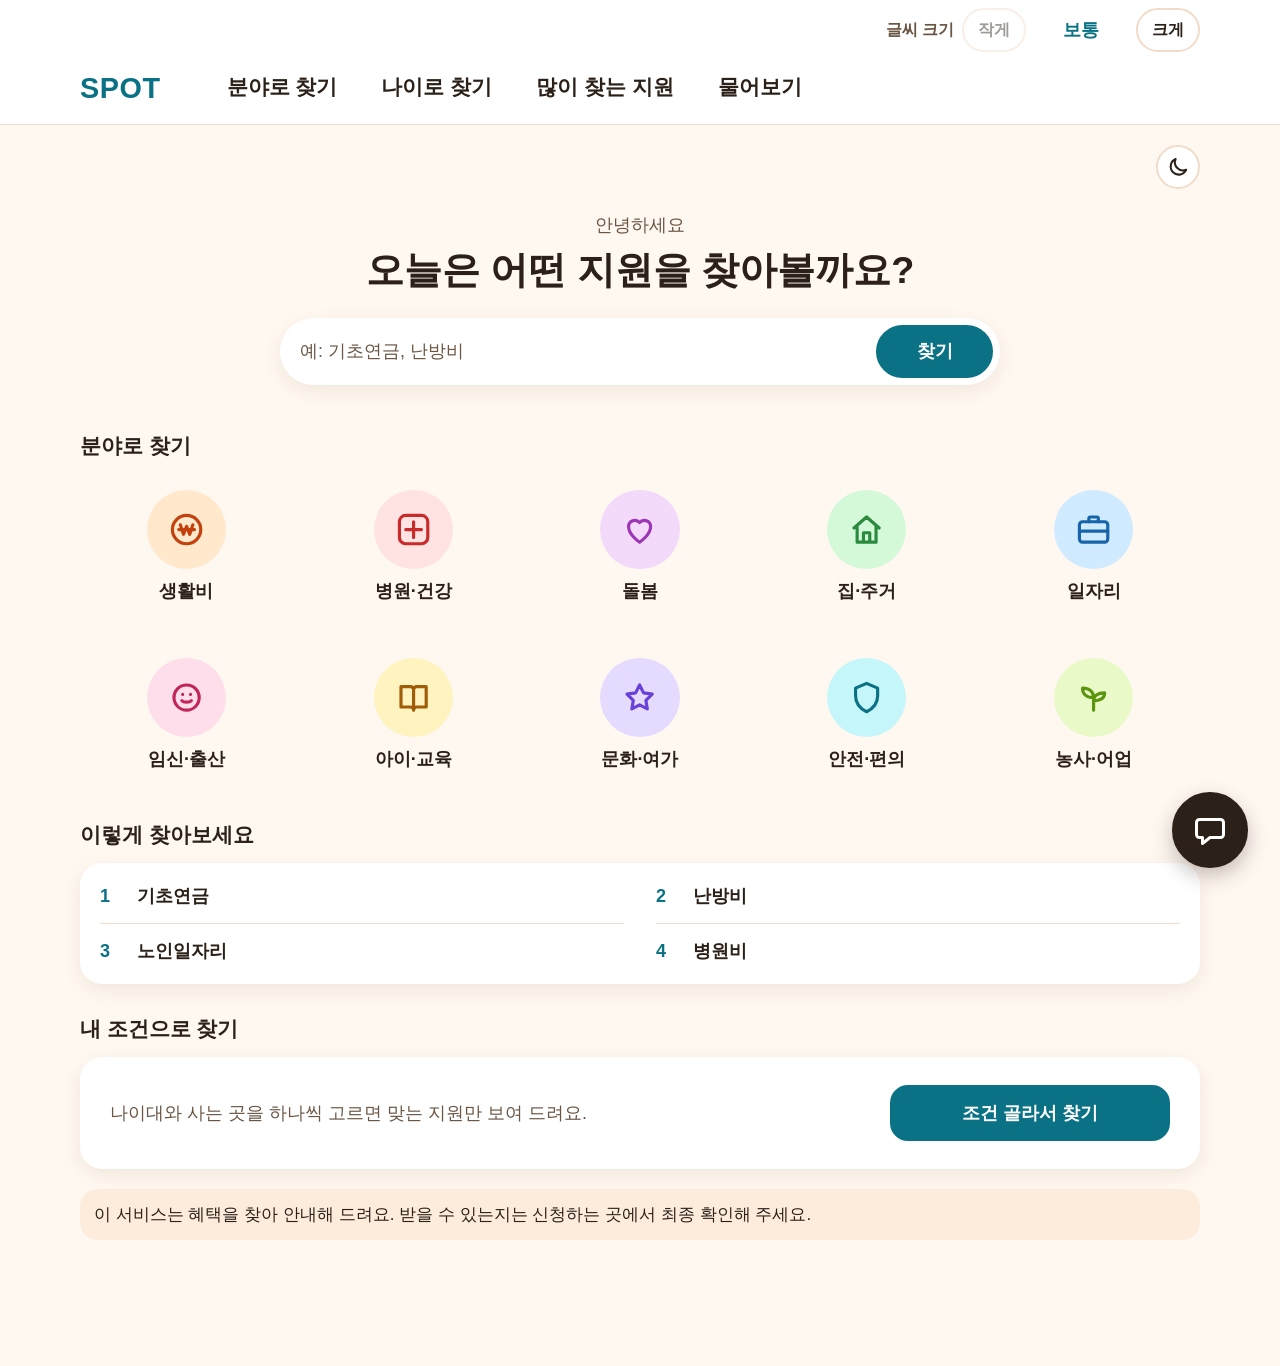
==== commit 145683cc: "디자인을 따뜻한 파스텔로 변경: 크림색 바탕, 청록 강조색, 분야별 파스텔 동그라미, 그림자 카드, 인사 문구와 찾아보기 예시 추가, 원문의 상동 같은 빈 내용 숨김" ====
--- a/web/index.html
+++ b/web/index.html
@@ -6,7 +6,7 @@
   <title>SPOT - 나에게 맞는 정부 지원 찾기</title>
   <meta name="description" content="받을 수 있는 정부·지자체 지원을 이름, 분야, 내 조건으로 찾아보세요. 말로 물어볼 수도 있어요.">
   <link rel="manifest" href="manifest.webmanifest">
-  <meta name="theme-color" content="#0b4fb3">
+  <meta name="theme-color" content="#fff8f1">
   <link rel="icon" type="image/png" sizes="32x32" href="icons/favicon-32.png">
   <link rel="apple-touch-icon" href="icons/apple-touch-icon.png">
   <link rel="stylesheet" href="css/style.css">
@@ -31,7 +31,10 @@
           </button>
         </div>
       </div>
-      <h1>받을 수 있는 지원,<br> 여기서 찾아보세요</h1>
+      <div class="hero-greet">
+        <p class="hello">안녕하세요</p>
+        <h1>오늘은 어떤 지원을<br> 찾아볼까요?</h1>
+      </div>
       <form class="search-form" id="search-form">
         <input type="search" id="q" maxlength="50" placeholder="예: 기초연금, 난방비" aria-label="이름이나 낱말로 찾기" autocomplete="off" enterkeyhint="search">
         <button type="submit" class="btn">찾기</button>
@@ -54,6 +57,15 @@
         <a class="btn tile" href="search.html?result=1&amp;category=%EB%86%8D%EB%A6%BC%EC%B6%95%EC%82%B0%EC%96%B4%EC%97%85"><svg aria-hidden="true" viewBox="0 0 24 24"><path d="M12 20v-8M12 12c0-4-3-6-7-6 0 4 3 6 7 6zM12 14c0-3 2.5-5 7-5 0 3.5-2.5 5-7 5z"/></svg>농사·어업</a>
       </div>
 
+      <h2 class="home-title">이렇게 찾아보세요</h2>
+      <!-- 낱말은 주소의 # 뒤에 담는다 (서버로 전송되지 않는다). 찾는 횟수 순위가 아니라 예시다 -->
+      <ol class="popular">
+        <li><a href="search.html?result=1#q=%EA%B8%B0%EC%B4%88%EC%97%B0%EA%B8%88"><span class="rank">1</span>기초연금</a></li>
+        <li><a href="search.html?result=1#q=%EB%82%9C%EB%B0%A9%EB%B9%84"><span class="rank">2</span>난방비</a></li>
+        <li><a href="search.html?result=1#q=%EB%85%B8%EC%9D%B8%EC%9D%BC%EC%9E%90%EB%A6%AC"><span class="rank">3</span>노인일자리</a></li>
+        <li><a href="search.html?result=1#q=%EB%B3%91%EC%9B%90%EB%B9%84"><span class="rank">4</span>병원비</a></li>
+      </ol>
+
       <h2 class="home-title">내 조건으로 찾기</h2>
       <div class="panel">
         <p>나이대와 사는 곳을 하나씩 고르면 맞는 지원만 보여 드려요.</p>
--- a/web/css/style.css
+++ b/web/css/style.css
@@ -1,19 +1,22 @@
-/* SPOT 공통 스타일 — 모바일 우선, 큰 글씨, 큰 버튼 */
+/* SPOT 공통 스타일 — 모바일 우선, 큰 글씨, 큰 버튼
+   디자인: "C. 따뜻한 파스텔" (2026-11-18) — 크림색 바탕, 청록 강조색, 분야마다 파스텔 동그라미, 둥근 모양 */
 
 :root {
-  --bg: #f3f6fb;
+  --bg: #fff8f1;              /* 크림색 바탕 */
   --surface: #ffffff;
-  --text: #111827;
-  --muted: #4b5563;
-  --line: #d5dbe5;
-  --primary: #0b4fb3;
+  --text: #2b2118;            /* 따뜻한 짙은 갈색 (검정 대신) */
+  --muted: #6b5644;
+  --line: #f0dcc8;
+  --primary: #0b7285;         /* 청록 */
+  --primary-dark: #095c6b;    /* 누르고 있을 때 */
   --primary-text: #ffffff;
-  --soft: #e3ecfa;
-  --hero-btn-bg: #ffd43b;     /* 파란 띠 위의 찾기 버튼 */
-  --hero-btn-text: #111827;
-  --warn-bg: #fff3d6;
-  --warn-text: #5c3b00;
-  --radius: 14px;
+  --soft: #fdecdc;
+  --warn-bg: #fff0d4;
+  --warn-text: #6b3b00;
+  --fab-bg: #2b2118;          /* 물어보기 버튼 */
+  --card-line: transparent;   /* 카드는 테두리 대신 그림자 (또렷한 화면에서는 흰 테두리) */
+  --shadow: 0 6px 18px rgba(120, 80, 40, 0.10);
+  --radius: 18px;
   font-size: 18px;            /* 기본 글자 크기. 다른 크기는 모두 rem 으로 잡는다 */
 }
 
@@ -69,10 +72,10 @@
 
 .btn:active { background: var(--soft); }
 .btn:focus-visible, a:focus-visible { outline: 3px solid var(--primary); outline-offset: 2px; }
-.btn[disabled] { color: var(--muted); background: #eceff3; cursor: default; }
+.btn[disabled] { color: var(--muted); background: #f5ece3; cursor: default; }
 
 .btn-primary { background: var(--primary); border-color: var(--primary); color: var(--primary-text); }
-.btn-primary:active { background: #083b86; }
+.btn-primary:active { background: var(--primary-dark); }
 .btn-quiet { min-height: 48px; font-weight: 500; }
 .btn-big { min-height: 96px; font-size: 1.3rem; }
 
@@ -111,63 +114,114 @@
   stroke-linejoin: round;
 }
 
-/* 시작 화면 위쪽의 파란 띠: 이름, 큰 제목, 검색창 */
+/* 시작 화면 위쪽: 이름과 화면 설정, 인사, 큰 제목, 검색창 */
 .page.home { padding-top: 0; }
 .hero {
   display: grid;
-  gap: 14px;
-  margin: 0 -16px;
-  padding: 18px 16px 26px;
-  border-radius: 0 0 24px 24px;
-  background: var(--primary);
-  color: var(--primary-text);
+  gap: 16px;
+  padding: 16px 0 8px;
+  color: var(--text);
 }
 .hero-top { display: flex; align-items: center; justify-content: space-between; }
-.brand { margin: 0; font-size: 1.45rem; font-weight: 800; letter-spacing: 0.02em; }
-.hero h1 { margin: 0; font-size: 1.45rem; font-weight: 800; }
-/* 파란 띠 위의 알약 모양 버튼 */
+.brand { margin: 0; font-size: 1.45rem; font-weight: 800; letter-spacing: 0.02em; color: var(--primary); }
+.hero-greet { display: grid; gap: 4px; }
+.hello { margin: 0; color: var(--muted); font-weight: 500; }
+.hero h1 { margin: 0; font-size: 1.5rem; line-height: 1.38; font-weight: 800; }
+/* 화면 설정 알약 버튼 */
 .hero-pill {
   display: flex;
   align-items: center;
   gap: 6px;
   min-height: 44px;
   padding: 0 14px;
-  border: 2px solid var(--primary-text);
+  border: 2px solid var(--line);
   border-radius: 999px;
-  background: transparent;
-  color: var(--primary-text);
+  background: var(--surface);
+  color: var(--text);
   font: inherit;
   font-size: 0.9rem;
   font-weight: 700;
   text-decoration: none;
   cursor: pointer;
 }
-.hero-pill[aria-pressed="true"] { background: var(--primary-text); color: var(--primary); }
+.hero-pill[aria-pressed="true"] { background: var(--primary); border-color: var(--primary); color: var(--primary-text); }
 /* 아래쪽의 "또렷한 화면 링크 색" 규칙보다 우선하게 :not(.btn) 을 붙인다 */
-html[data-contrast="1"] a.hero-pill:not(.btn) { color: var(--primary-text); }
+html[data-contrast="1"] a.hero-pill:not(.btn) { color: var(--text); }
 .hero-toggles { display: flex; flex-wrap: wrap; justify-content: flex-end; gap: 8px; }
 .hero-top { flex-wrap: wrap; gap: 8px; }   /* 글씨를 키워 자리가 모자라면 설정 버튼이 아랫줄로 내려간다 */
 /* 그림만 있는 둥근 버튼 (또렷한 화면). 이름은 aria-label 로 읽어 준다 */
 .hero-pill.icon { justify-content: center; width: 44px; padding: 0; }
 .hero-pill.icon svg { width: 1.35rem; height: 1.35rem; fill: none; stroke: currentColor; stroke-width: 2; stroke-linecap: round; stroke-linejoin: round; }
 .hero-pill.icon[aria-pressed="true"] svg { fill: currentColor; }
-.hero .search-form input { border-color: var(--surface); }
-.hero .search-form .btn { border-color: var(--hero-btn-bg); background: var(--hero-btn-bg); color: var(--hero-btn-text); font-weight: 800; }
+/* 시작 화면 검색창: 흰 알약 모양 상자 안에 입력칸과 찾기 버튼 */
+.hero .search-form {
+  align-items: center;
+  gap: 6px;
+  padding: 5px 5px 5px 18px;
+  border: 2px solid var(--card-line);
+  border-radius: 999px;
+  background: var(--surface);
+  box-shadow: var(--shadow);
+}
+.hero .search-form:focus-within { outline: 3px solid var(--primary); outline-offset: 2px; }
+.hero .search-form input { min-height: 50px; padding: 0; border: 0; background: transparent; }
+.hero .search-form input:focus { outline: none; }
+.hero .search-form .btn { min-height: 50px; border-radius: 999px; border-color: var(--primary); background: var(--primary); color: var(--primary-text); font-weight: 800; }
 
 .home-title { margin-top: 28px; margin-bottom: 12px; font-size: 1.15rem; font-weight: 800; }
 
-/* 분야 버튼: 그림 + 이름 */
-.tile { justify-content: flex-start; gap: 10px; min-height: 68px; padding: 10px 14px; text-align: left; }
-.tile svg { color: var(--primary); }
+/* 분야 버튼: 파스텔 동그라미 그림 + 아래 이름 (한 줄에 3개) */
+.row.tiles { grid-template-columns: repeat(3, minmax(0, 1fr)); gap: 14px 8px; }
+html[data-size="2"] .row.tiles, html[data-size="3"] .row.tiles { grid-template-columns: repeat(2, minmax(0, 1fr)); }
+.tile {
+  flex-direction: column;
+  justify-content: flex-start;
+  gap: 8px;
+  min-height: 0;
+  padding: 8px 2px;
+  border-color: transparent;
+  background: transparent;
+  font-weight: 700;
+}
+.tile:hover { background: var(--soft); }
+.tile svg { width: 3.6rem; height: 3.6rem; padding: 0.95rem; border-radius: 50%; overflow: visible; }
+/* 분야마다 다른 파스텔 색 (순서는 index.html 의 분야 순서) */
+.tiles .tile:nth-child(1) svg { background: #ffe8cc; color: #c2410c; }   /* 생활비 */
+.tiles .tile:nth-child(2) svg { background: #ffe3e3; color: #c92a2a; }   /* 병원·건강 */
+.tiles .tile:nth-child(3) svg { background: #f3d9fa; color: #9c36b5; }   /* 돌봄 */
+.tiles .tile:nth-child(4) svg { background: #d3f9d8; color: #2b8a3e; }   /* 집·주거 */
+.tiles .tile:nth-child(5) svg { background: #d0ebff; color: #1864ab; }   /* 일자리 */
+.tiles .tile:nth-child(6) svg { background: #ffdeeb; color: #c2255c; }   /* 임신·출산 */
+.tiles .tile:nth-child(7) svg { background: #fff3bf; color: #a15c07; }   /* 아이·교육 */
+.tiles .tile:nth-child(8) svg { background: #e5dbff; color: #6741d9; }   /* 문화·여가 */
+.tiles .tile:nth-child(9) svg { background: #c5f6fa; color: #0b7285; }   /* 안전·편의 */
+.tiles .tile:nth-child(10) svg { background: #e9fac8; color: #5c940d; }  /* 농사·어업 */
+html[data-contrast="1"] .tiles .tile svg { background: transparent; color: #ffe600; box-shadow: inset 0 0 0 2px #ffffff; }
+
+/* 이렇게 찾아보세요: 번호가 붙은 낱말 목록 */
+.popular {
+  margin: 0;
+  padding: 4px 18px;
+  list-style: none;
+  border: 2px solid var(--card-line);
+  border-radius: 22px;
+  background: var(--surface);
+  box-shadow: var(--shadow);
+}
+.popular li + li { border-top: 1px solid var(--line); }
+.popular a { display: flex; align-items: center; gap: 12px; min-height: 54px; color: var(--text); font-weight: 600; text-decoration: none; }
+.popular a:hover { color: var(--primary); text-decoration: underline; }
+.popular .rank { width: 1.4rem; font-weight: 800; color: var(--primary); }
 
 /* 흰 상자 (내 조건으로 찾기) */
 .panel {
   display: grid;
   gap: 14px;
-  padding: 18px;
-  border: 2px solid var(--line);
-  border-radius: 16px;
-  background: var(--surface);
+  padding: 20px;
+  border: 2px solid var(--card-line);
+  border-radius: 22px;
+  background: var(--surface);
+  box-shadow: var(--shadow);
 }
 .panel p { margin: 0; color: var(--muted); }
 
@@ -229,9 +283,9 @@
   height: min(640px, calc(100vh - 48px));
   overflow: hidden;
   border: 2px solid var(--line);
-  border-radius: 18px;
+  border-radius: 22px;
   background: var(--bg);
-  box-shadow: 0 12px 36px rgba(17, 24, 39, 0.32);
+  box-shadow: 0 12px 36px rgba(60, 40, 20, 0.28);
 }
 .chat-panel-head {
   display: flex;
@@ -253,23 +307,22 @@
   bottom: calc(16px + env(safe-area-inset-bottom));
   z-index: 5;
   display: flex;
-  flex-direction: column;            /* 그림 아래에 글자 (그림만 있는 버튼은 쓰지 않는다) */
-  align-items: center;
+  align-items: center;               /* 그림 옆에 글자 (휴대폰. 그림만 있는 버튼은 쓰지 않는다) */
   justify-content: center;
-  gap: 2px;
-  width: 4.7rem;
-  height: 4.7rem;
-  border: 3px solid var(--primary-text);
-  border-radius: 50%;
-  background: var(--primary);
-  color: var(--primary-text);
-  font-size: 0.8rem;
-  font-weight: 700;
+  gap: 8px;
+  min-height: 3.4rem;
+  padding: 0 1.3rem;
+  border: 2px solid var(--fab-bg);
+  border-radius: 999px;
+  background: var(--fab-bg);
+  color: #ffffff;
+  font-size: 1rem;
+  font-weight: 800;
   line-height: 1.2;
   text-decoration: none;
-  box-shadow: 0 4px 14px rgba(0, 0, 0, 0.3);
-}
-.chat-fab:active { background: #083b86; }
+  box-shadow: 0 8px 20px rgba(43, 33, 24, 0.28);
+}
+.chat-fab:active { background: #4a3a2c; }
 /* 아래쪽의 "또렷한 화면 링크 색" 규칙보다 우선하게 :not(.btn) 을 붙인다 */
 html[data-contrast="1"] a.chat-fab:not(.btn) { color: #000000; border-color: #000000; box-shadow: 0 0 0 3px #ffffff; }
 html[data-contrast="1"] .chat-fab:active { background: #ccb800; }
@@ -298,10 +351,11 @@
 /* ---------- 정책 카드 ---------- */
 
 .card {
-  padding: 16px;
-  border: 1px solid var(--line);
-  border-radius: var(--radius);
-  background: var(--surface);
+  padding: 18px;
+  border: 2px solid var(--card-line);
+  border-radius: 22px;
+  background: var(--surface);
+  box-shadow: var(--shadow);
 }
 
 .card h2 { font-size: 1.2rem; line-height: 1.4; }
@@ -376,11 +430,14 @@
   --primary: #ffe600;
   --primary-text: #000000;
   --soft: #1f1f1f;
-  --hero-btn-bg: #000000;
-  --hero-btn-text: #ffffff;
+  --primary-dark: #ccb800;
   --warn-bg: #ffe600;
   --warn-text: #000000;
-}
+  --fab-bg: #ffe600;
+  --card-line: #ffffff;
+  --shadow: none;
+}
+html[data-contrast="1"] .chat-fab { color: #000000; }
 html[data-contrast="1"] .btn:active { background: #333333; }
 html[data-contrast="1"] .btn-primary:active { background: #ccb800; }
 html[data-contrast="1"] .btn[disabled] { background: #000000; color: #bdbdbd; }
@@ -481,24 +538,21 @@
 @media (min-width: 900px) {
   .page.home, .page.wide { max-width: 1184px; padding-left: 32px; padding-right: 32px; }
 
-  /* 시작 화면: 파란 띠를 화면 끝까지 넓히고, 제목과 검색창을 가운데에 둔다 */
-  .hero {
-    gap: 22px;
-    margin: 0;
-    padding: 20px 0 44px;
-    border-radius: 0;
-    box-shadow: 0 0 0 100vmax var(--primary);   /* 띠 색을 화면 양 끝까지 칠한다 */
-    clip-path: inset(0 -100vmax);
-  }
-  .hero h1 { font-size: 2.1rem; text-align: center; }
+  /* 시작 화면: 인사·제목과 검색창을 가운데에 둔다 */
+  .hero { gap: 22px; padding: 20px 0 16px; }
+  .hero-greet { text-align: center; }
+  .hero h1 { font-size: 2.1rem; }
   .hero h1 br { display: none; }
   .hero .search-form { width: 100%; max-width: 720px; margin: 0 auto; }
   .hero .search-form .btn { min-width: 6.5rem; }
   .hero-toggles { gap: 10px; }
 
-  .tiles { grid-template-columns: repeat(5, minmax(0, 1fr)); gap: 14px; }
-  .tile { flex-direction: column; align-items: flex-start; justify-content: center; gap: 12px; padding: 18px; }
-  .tile svg { width: 1.8rem; height: 1.8rem; }
+  .row.tiles, html[data-size="2"] .row.tiles, html[data-size="3"] .row.tiles { grid-template-columns: repeat(5, minmax(0, 1fr)); gap: 20px 14px; }
+  .tile { padding: 14px 6px; }
+  .tile svg { width: 4.4rem; height: 4.4rem; padding: 1.15rem; }
+  .popular { display: grid; grid-template-columns: repeat(2, minmax(0, 1fr)); column-gap: 32px; }
+  .popular li + li { border-top: 0; }
+  .popular li:nth-child(n+3) { border-top: 1px solid var(--line); }
 
   .panel { grid-template-columns: 1fr auto; align-items: center; padding: 26px 28px; }
   .panel .btn { width: 280px; }
@@ -534,8 +588,8 @@
   .page.wide .topbar { max-width: 360px; }
   .page.wide .notice { margin-top: 28px; }
 
-  /* 물어보기 버튼: 컴퓨터에서는 그림만 둔다 (이름은 aria-label 로 읽어 준다. 사용자 요청) */
-  .chat-fab { right: 32px; bottom: 32px; width: 4.2rem; height: 4.2rem; }
+  /* 물어보기 버튼: 컴퓨터에서는 그림만 둔 동그라미 (이름은 aria-label 로 읽어 준다. 사용자 요청) */
+  .chat-fab { right: 32px; bottom: 32px; width: 4.2rem; height: 4.2rem; padding: 0; border-radius: 50%; }
   .chat-fab .fab-label { display: none; }
   .chat-fab .fab-icon { width: 2rem; height: 2rem; }
 
@@ -621,7 +675,7 @@
   .drop a:hover { background: var(--soft); color: var(--primary); text-decoration: underline; }
   .drop .muted { margin: 8px 12px 4px; white-space: normal; }
 
-  /* 시작 화면: 이름은 위쪽 메뉴에 있으므로 파란 띠에서는 빼고, 화면 설정 버튼만 오른쪽에 둔다 */
+  /* 시작 화면: 이름은 위쪽 메뉴에 있으므로 여기서는 빼고, 또렷한 화면 버튼만 오른쪽에 둔다 */
   .hero .brand { display: none; }
   .hero .font-size { display: none; }   /* 글씨 크기는 위쪽 메뉴 줄에 있다 */
   .hero-top { justify-content: flex-end; }
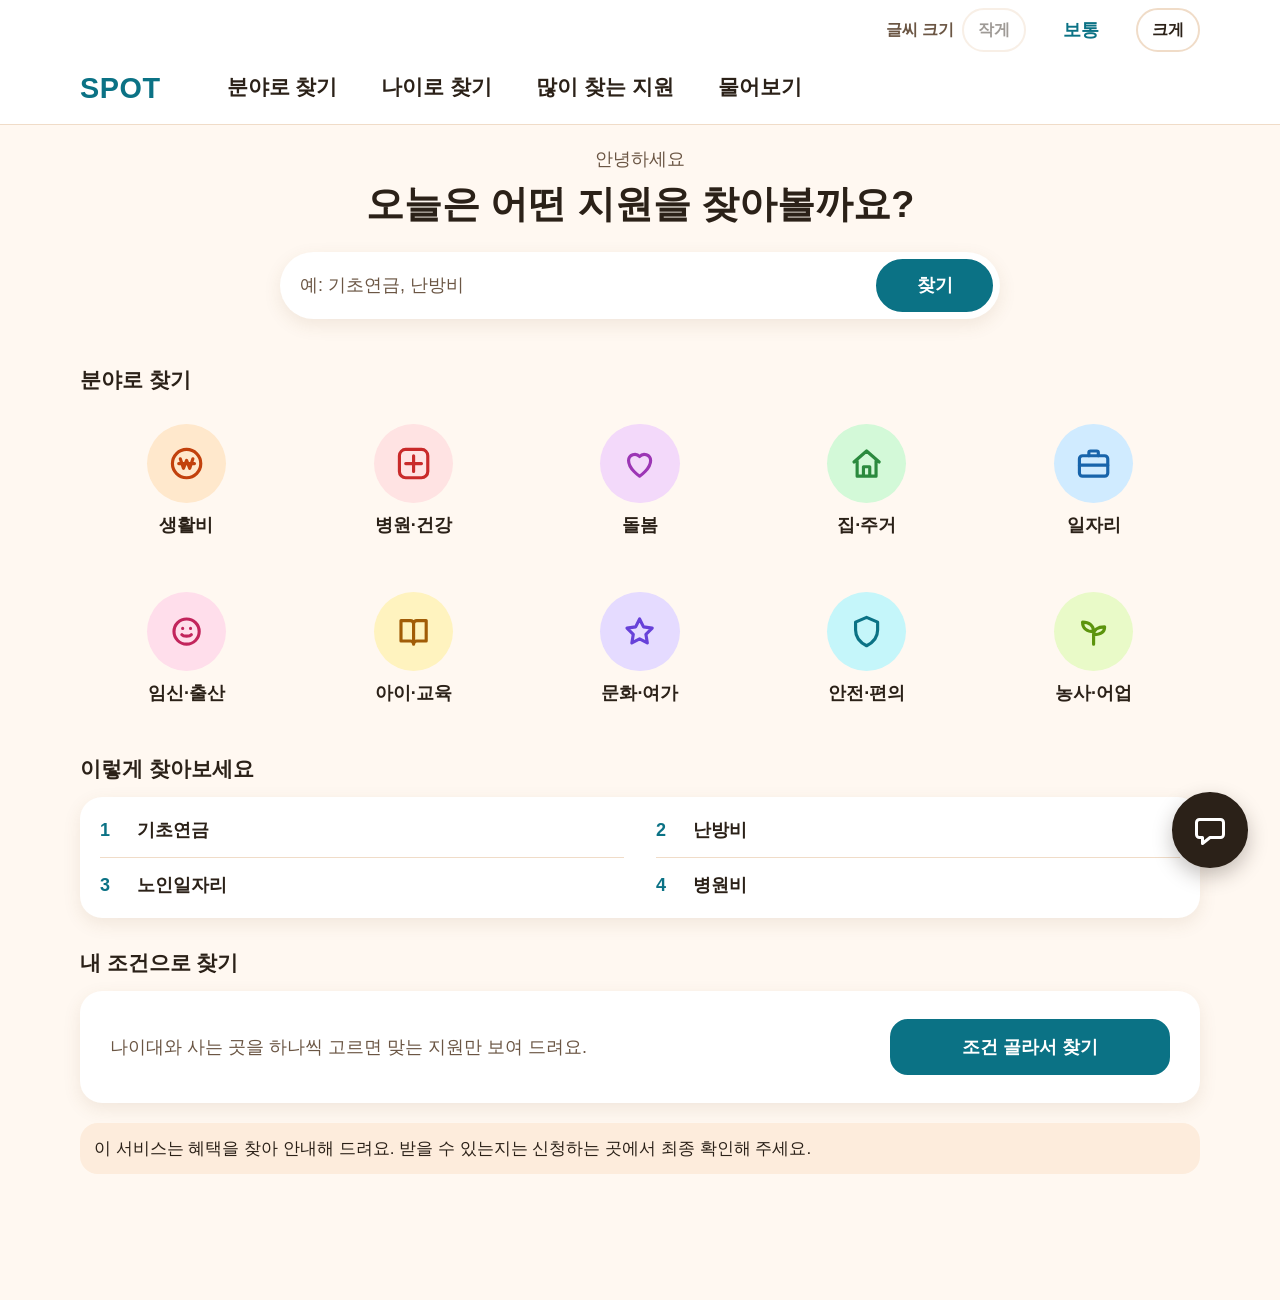
==== commit 54e9ce49: "또렷한 화면(다크 모드) 버튼과 설정 제거" ====
--- a/web/index.html
+++ b/web/index.html
@@ -17,7 +17,7 @@
     <header class="hero">
       <div class="hero-top">
         <p class="brand">SPOT</p>
-        <!-- 화면 설정: 글씨 크기(4단계), 또렷한 화면(어두운 바탕에 밝은 글씨) -->
+        <!-- 화면 설정: 글씨 크기(4단계) -->
         <div class="hero-toggles">
           <div class="font-size" role="group" aria-label="글씨 크기">
             <span class="font-name">글씨</span>
@@ -25,10 +25,6 @@
             <span class="font-level sr-only" aria-live="polite">보통</span>
             <button type="button" class="hero-pill" data-font="up">크게</button>
           </div>
-          <button type="button" class="hero-pill icon" data-setting="contrast" aria-label="또렷한 화면" title="또렷한 화면">
-            <svg aria-hidden="true" viewBox="0 0 24 24"><path d="M20 14.5A8 8 0 0 1 9.5 4a8 8 0 1 0 10.5 10.5z"/></svg>
-            <span class="state sr-only">꺼짐</span>
-          </button>
         </div>
       </div>
       <div class="hero-greet">
--- a/web/css/style.css
+++ b/web/css/style.css
@@ -14,7 +14,7 @@
   --warn-bg: #fff0d4;
   --warn-text: #6b3b00;
   --fab-bg: #2b2118;          /* 물어보기 버튼 */
-  --card-line: transparent;   /* 카드는 테두리 대신 그림자 (또렷한 화면에서는 흰 테두리) */
+  --card-line: transparent;   /* 카드는 테두리 대신 그림자 */
   --shadow: 0 6px 18px rgba(120, 80, 40, 0.10);
   --radius: 18px;
   font-size: 18px;            /* 기본 글자 크기. 다른 크기는 모두 rem 으로 잡는다 */
@@ -144,15 +144,8 @@
   text-decoration: none;
   cursor: pointer;
 }
-.hero-pill[aria-pressed="true"] { background: var(--primary); border-color: var(--primary); color: var(--primary-text); }
-/* 아래쪽의 "또렷한 화면 링크 색" 규칙보다 우선하게 :not(.btn) 을 붙인다 */
-html[data-contrast="1"] a.hero-pill:not(.btn) { color: var(--text); }
 .hero-toggles { display: flex; flex-wrap: wrap; justify-content: flex-end; gap: 8px; }
 .hero-top { flex-wrap: wrap; gap: 8px; }   /* 글씨를 키워 자리가 모자라면 설정 버튼이 아랫줄로 내려간다 */
-/* 그림만 있는 둥근 버튼 (또렷한 화면). 이름은 aria-label 로 읽어 준다 */
-.hero-pill.icon { justify-content: center; width: 44px; padding: 0; }
-.hero-pill.icon svg { width: 1.35rem; height: 1.35rem; fill: none; stroke: currentColor; stroke-width: 2; stroke-linecap: round; stroke-linejoin: round; }
-.hero-pill.icon[aria-pressed="true"] svg { fill: currentColor; }
 /* 시작 화면 검색창: 흰 알약 모양 상자 안에 입력칸과 찾기 버튼 */
 .hero .search-form {
   align-items: center;
@@ -196,7 +189,6 @@
 .tiles .tile:nth-child(8) svg { background: #e5dbff; color: #6741d9; }   /* 문화·여가 */
 .tiles .tile:nth-child(9) svg { background: #c5f6fa; color: #0b7285; }   /* 안전·편의 */
 .tiles .tile:nth-child(10) svg { background: #e9fac8; color: #5c940d; }  /* 농사·어업 */
-html[data-contrast="1"] .tiles .tile svg { background: transparent; color: #ffe600; box-shadow: inset 0 0 0 2px #ffffff; }
 
 /* 이렇게 찾아보세요: 번호가 붙은 낱말 목록 */
 .popular {
@@ -323,9 +315,6 @@
   box-shadow: 0 8px 20px rgba(43, 33, 24, 0.28);
 }
 .chat-fab:active { background: #4a3a2c; }
-/* 아래쪽의 "또렷한 화면 링크 색" 규칙보다 우선하게 :not(.btn) 을 붙인다 */
-html[data-contrast="1"] a.chat-fab:not(.btn) { color: #000000; border-color: #000000; box-shadow: 0 0 0 3px #ffffff; }
-html[data-contrast="1"] .chat-fab:active { background: #ccb800; }
 
 /* 떠 있는 버튼이 맨 아래 글을 가리지 않게 자리를 비워 둔다 */
 .page.has-fab { padding-bottom: 6.4rem; }
@@ -409,7 +398,7 @@
 
 [hidden] { display: none !important; }
 
-/* ---------- 화면 설정: 큰 글씨, 또렷한 화면(고대비) ---------- */
+/* ---------- 화면 설정: 글씨 크기 ---------- */
 
 /* 글씨 크기 4단계 (js/settings.js): 보통 18px, 조금 크게 20px, 크게 22px, 가장 크게 24px */
 html[data-size="1"] { font-size: 20px; }
@@ -421,32 +410,6 @@
 .font-name { font-size: 0.9rem; font-weight: 700; }
 .font-size button[disabled] { opacity: 0.45; cursor: default; }
 
-html[data-contrast="1"] {
-  --bg: #000000;
-  --surface: #000000;
-  --text: #ffffff;
-  --muted: #f0f0f0;
-  --line: #ffffff;
-  --primary: #ffe600;
-  --primary-text: #000000;
-  --soft: #1f1f1f;
-  --primary-dark: #ccb800;
-  --warn-bg: #ffe600;
-  --warn-text: #000000;
-  --fab-bg: #ffe600;
-  --card-line: #ffffff;
-  --shadow: none;
-}
-html[data-contrast="1"] .chat-fab { color: #000000; }
-html[data-contrast="1"] .btn:active { background: #333333; }
-html[data-contrast="1"] .btn-primary:active { background: #ccb800; }
-html[data-contrast="1"] .btn[disabled] { background: #000000; color: #bdbdbd; }
-html[data-contrast="1"] a:not(.btn) { color: #ffe600; }
-
-.toggle { flex-direction: column; gap: 2px; }
-.toggle .state { font-size: 0.85rem; font-weight: 500; color: var(--muted); }
-.toggle[aria-pressed="true"] { border-color: var(--primary); border-width: 3px; }
-.toggle[aria-pressed="true"] .state { color: var(--primary); font-weight: 700; }
 
 /* ---------- 채팅 ---------- */
 
@@ -612,7 +575,6 @@
     padding: 0 32px;
   }
   .site-logo { font-size: 1.6rem; font-weight: 800; letter-spacing: 0.02em; color: var(--primary); text-decoration: none; }
-  html[data-contrast="1"] a.site-logo { color: var(--primary); }
   .site-menu { display: flex; gap: 8px; margin: 0; padding: 0; list-style: none; }
   .site-menu-btn {
     min-height: 60px;
@@ -675,8 +637,6 @@
   .drop a:hover { background: var(--soft); color: var(--primary); text-decoration: underline; }
   .drop .muted { margin: 8px 12px 4px; white-space: normal; }
 
-  /* 시작 화면: 이름은 위쪽 메뉴에 있으므로 여기서는 빼고, 또렷한 화면 버튼만 오른쪽에 둔다 */
-  .hero .brand { display: none; }
-  .hero .font-size { display: none; }   /* 글씨 크기는 위쪽 메뉴 줄에 있다 */
-  .hero-top { justify-content: flex-end; }
-}
+  /* 시작 화면: 이름과 글씨 크기는 위쪽 메뉴에 있으므로 맨 윗줄을 통째로 숨긴다 */
+  .hero-top { display: none; }
+}
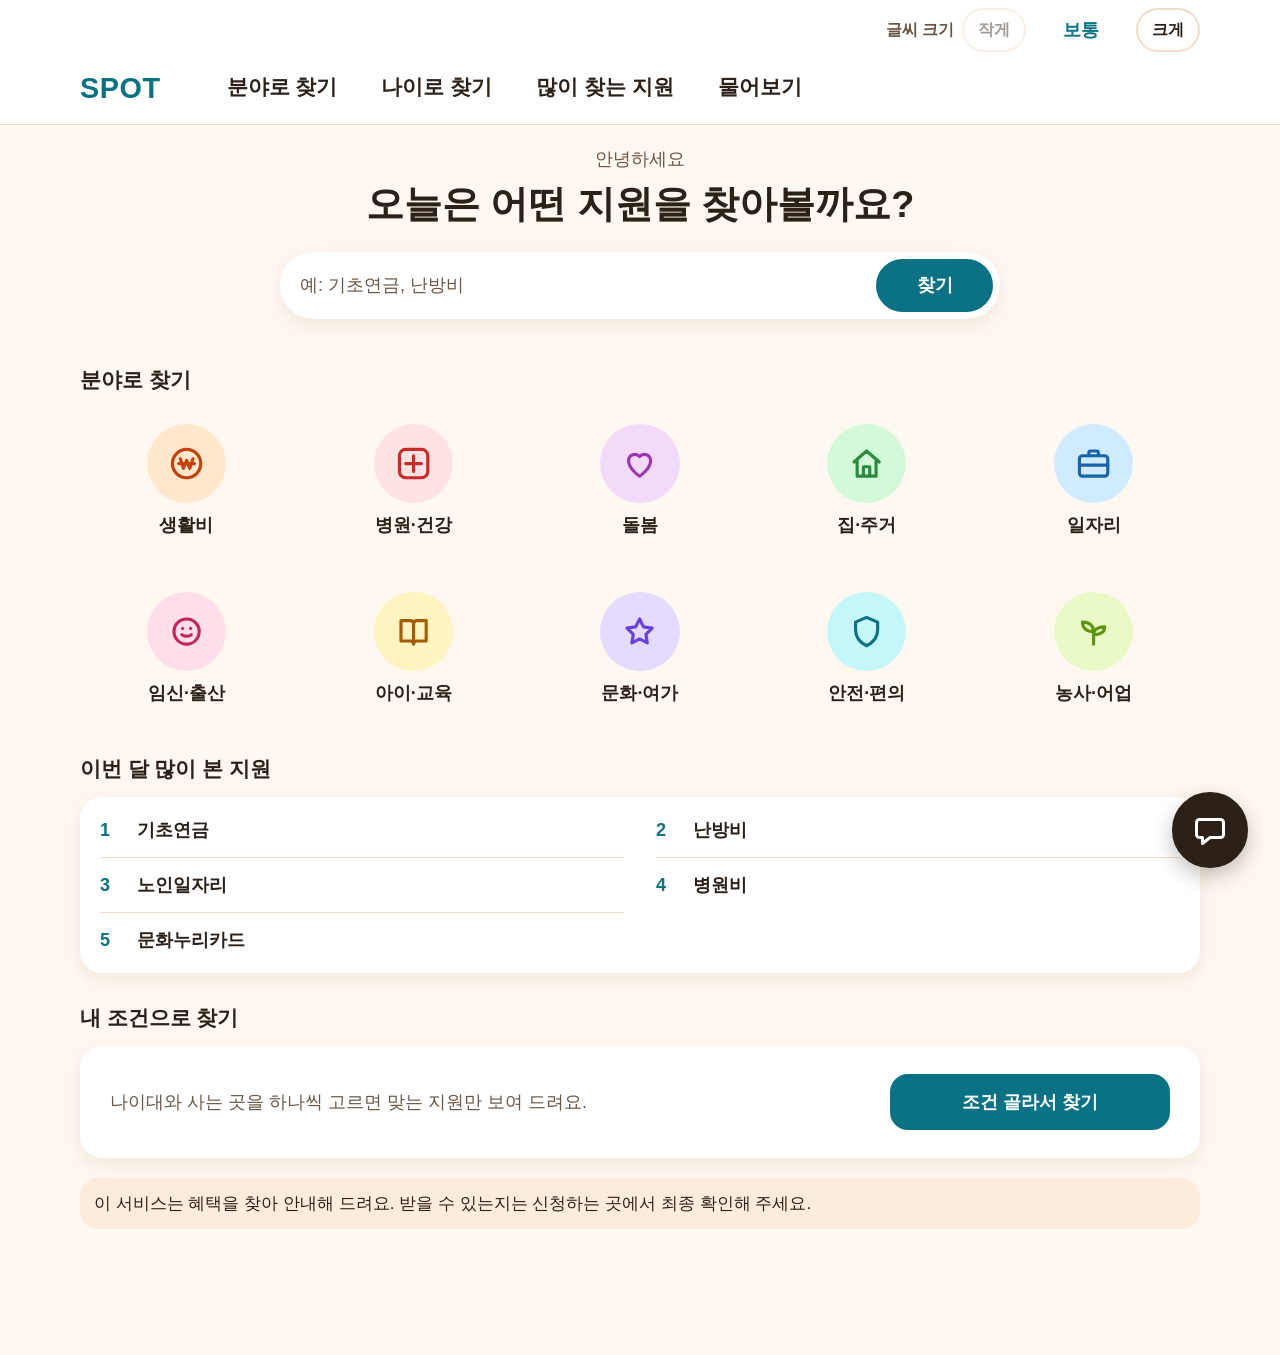
==== commit 2ed4562a: "시작 화면에 이번 달 많이 본 지원 1~5위 추가: 정책 상세 화면이 열린 횟수를 한 달 단위로 세고(같은 사람·같은 정책은 하루 한 번), 11월 25일부터 매달 새로 셈. 누가" ====
--- a/web/index.html
+++ b/web/index.html
@@ -14,19 +14,8 @@
 </head>
 <body>
   <div class="page has-fab home">
+    <!-- 이름(SPOT)과 글씨 크기 버튼은 모든 화면 맨 위의 머리줄(js/nav.js)에 있다 -->
     <header class="hero">
-      <div class="hero-top">
-        <p class="brand">SPOT</p>
-        <!-- 화면 설정: 글씨 크기(4단계) -->
-        <div class="hero-toggles">
-          <div class="font-size" role="group" aria-label="글씨 크기">
-            <span class="font-name">글씨</span>
-            <button type="button" class="hero-pill" data-font="down">작게</button>
-            <span class="font-level sr-only" aria-live="polite">보통</span>
-            <button type="button" class="hero-pill" data-font="up">크게</button>
-          </div>
-        </div>
-      </div>
       <div class="hero-greet">
         <p class="hello">안녕하세요</p>
         <h1>오늘은 어떤 지원을<br> 찾아볼까요?</h1>
@@ -53,13 +42,16 @@
         <a class="btn tile" href="search.html?result=1&amp;category=%EB%86%8D%EB%A6%BC%EC%B6%95%EC%82%B0%EC%96%B4%EC%97%85"><svg aria-hidden="true" viewBox="0 0 24 24"><path d="M12 20v-8M12 12c0-4-3-6-7-6 0 4 3 6 7 6zM12 14c0-3 2.5-5 7-5 0 3.5-2.5 5-7 5z"/></svg>농사·어업</a>
       </div>
 
-      <h2 class="home-title">이렇게 찾아보세요</h2>
-      <!-- 낱말은 주소의 # 뒤에 담는다 (서버로 전송되지 않는다). 찾는 횟수 순위가 아니라 예시다 -->
-      <ol class="popular">
+      <h2 class="home-title">이번 달 많이 본 지원</h2>
+      <!-- 정책 상세 화면이 열린 횟수로 매달 새로 세는 순위 (js/home.js 가 /api/ranking 으로 채운다).
+           서버에 닿지 못하면 아래 예시 낱말이 그대로 보인다. 낱말은 주소의 # 뒤에 담는다 (서버로 전송되지 않는다) -->
+      <p class="muted ranking-period" id="ranking-period" hidden></p>
+      <ol class="popular" id="ranking">
         <li><a href="search.html?result=1#q=%EA%B8%B0%EC%B4%88%EC%97%B0%EA%B8%88"><span class="rank">1</span>기초연금</a></li>
         <li><a href="search.html?result=1#q=%EB%82%9C%EB%B0%A9%EB%B9%84"><span class="rank">2</span>난방비</a></li>
         <li><a href="search.html?result=1#q=%EB%85%B8%EC%9D%B8%EC%9D%BC%EC%9E%90%EB%A6%AC"><span class="rank">3</span>노인일자리</a></li>
         <li><a href="search.html?result=1#q=%EB%B3%91%EC%9B%90%EB%B9%84"><span class="rank">4</span>병원비</a></li>
+        <li><a href="search.html?result=1#q=%EB%AC%B8%ED%99%94%EB%88%84%EB%A6%AC%EC%B9%B4%EB%93%9C"><span class="rank">5</span>문화누리카드</a></li>
       </ol>
 
       <h2 class="home-title">내 조건으로 찾기</h2>
--- a/web/css/style.css
+++ b/web/css/style.css
@@ -40,15 +40,43 @@
   padding: 12px 16px 32px;
 }
 
-/* ---------- 위쪽 이동 버튼 (모든 화면 같은 자리) ---------- */
-
-.topbar {
+/* ---------- 모든 화면 맨 위 머리줄 (js/nav.js) ----------
+   휴대폰: 왼쪽 "SPOT"(누르면 시작 화면), 오른쪽 "글씨 크기 [작게] [크게]". 메뉴는 컴퓨터에서만.
+   ([← 뒤로] [처음으로] 버튼 줄은 2026-11-18 사용자 요청으로 뺐다) */
+
+.site-nav {
   display: flex;
+  flex-wrap: wrap;
+  align-items: center;
+  justify-content: space-between;
   gap: 8px;
-  margin-bottom: 16px;
-}
-
-.topbar .btn { flex: 1; }
+  max-width: 640px;
+  margin: 0 auto;
+  padding: 12px 16px 4px;
+}
+.site-nav-inner { order: 1; }
+.nav-util { order: 2; }
+.site-menu { display: none; }
+.site-logo { font-size: 1.45rem; font-weight: 800; letter-spacing: 0.02em; color: var(--primary); text-decoration: none; }
+.nav-font { gap: 6px; }
+.nav-font .font-level { position: absolute; width: 1px; height: 1px; overflow: hidden; clip-path: inset(50%); white-space: nowrap; }
+.nav-pill {
+  min-height: 44px;
+  padding: 0 14px;
+  border: 2px solid var(--line);
+  border-radius: 999px;
+  background: var(--surface);
+  color: var(--text);
+  font: inherit;
+  font-size: 0.9rem;
+  font-weight: 700;
+  cursor: pointer;
+}
+/* 컴퓨터의 작은 채팅 창 안에서는 머리줄을 숨긴다 */
+.embed .site-nav { display: none; }
+
+/* 조건 고르기의 [← 앞 단계로] */
+.step-back { margin-top: 8px; color: var(--muted); }
 
 /* ---------- 버튼 ---------- */
 
@@ -256,11 +284,6 @@
 .cat { min-height: 46px; justify-content: flex-start; border-color: transparent; background: transparent; font-weight: 500; text-align: left; }
 .cat.on { border-color: var(--primary); background: var(--primary); color: var(--primary-text); font-weight: 700; }
 
-/* 컴퓨터 화면의 위쪽 메뉴 (js/nav.js). 휴대폰에서는 숨긴다 */
-.site-nav { display: none; }
-
-/* 채팅 창 안에 들어간 채팅 화면 (컴퓨터) */
-.embed .topbar { display: none; }
 
 /* ---------- 컴퓨터 화면에서 뜨는 채팅 창 ---------- */
 
@@ -548,7 +571,6 @@
   .cards .card { display: flex; flex-direction: column; }
   .cards .card .badge { align-self: flex-start; }
   .cards .card .actions { margin-top: auto; padding-top: 12px; }
-  .page.wide .topbar { max-width: 360px; }
   .page.wide .notice { margin-top: 28px; }
 
   /* 물어보기 버튼: 컴퓨터에서는 그림만 둔 동그라미 (이름은 aria-label 로 읽어 준다. 사용자 요청) */
@@ -561,9 +583,14 @@
     display: block;
     position: relative;
     z-index: 7;
+    max-width: none;
+    margin: 0;
+    padding: 0;
     background: var(--surface);
     border-bottom: 1px solid var(--line);
   }
+  .site-menu { display: flex; }
+  .embed .site-nav { display: none; }
   .site-nav-inner {
     display: flex;
     flex-wrap: wrap;            /* 글씨를 가장 크게 해도 화면 밖으로 나가지 않게 */
@@ -574,8 +601,8 @@
     margin: 0 auto;
     padding: 0 32px;
   }
-  .site-logo { font-size: 1.6rem; font-weight: 800; letter-spacing: 0.02em; color: var(--primary); text-decoration: none; }
-  .site-menu { display: flex; gap: 8px; margin: 0; padding: 0; list-style: none; }
+  .site-logo { font-size: 1.6rem; }
+  .site-menu { gap: 8px; margin: 0; padding: 0; list-style: none; }
   .site-menu-btn {
     min-height: 60px;
     padding: 0 18px;
@@ -598,19 +625,7 @@
   }
   .nav-font { gap: 8px; }
   .nav-font .font-name { color: var(--muted); }
-  .nav-font .font-level { min-width: 5.2em; text-align: center; font-weight: 700; color: var(--primary); }
-  .nav-pill {
-    min-height: 44px;
-    padding: 0 14px;
-    border: 2px solid var(--line);
-    border-radius: 999px;
-    background: var(--surface);
-    color: var(--text);
-    font: inherit;
-    font-size: 0.9rem;
-    font-weight: 700;
-    cursor: pointer;
-  }
+  .nav-font .font-level { position: static; width: auto; height: auto; overflow: visible; clip-path: none; min-width: 5.2em; text-align: center; font-weight: 700; color: var(--primary); }
   .nav-pill:hover:not([disabled]) { border-color: var(--primary); color: var(--primary); }
 
   .site-menu-item { position: relative; }
@@ -637,6 +652,7 @@
   .drop a:hover { background: var(--soft); color: var(--primary); text-decoration: underline; }
   .drop .muted { margin: 8px 12px 4px; white-space: normal; }
 
-  /* 시작 화면: 이름과 글씨 크기는 위쪽 메뉴에 있으므로 맨 윗줄을 통째로 숨긴다 */
-  .hero-top { display: none; }
-}
+}
+
+/* 이번 달 많이 본 지원: 기간 안내 (2026-11-25) */
+.ranking-period { margin: -4px 0 8px; font-size: 0.9rem; }
